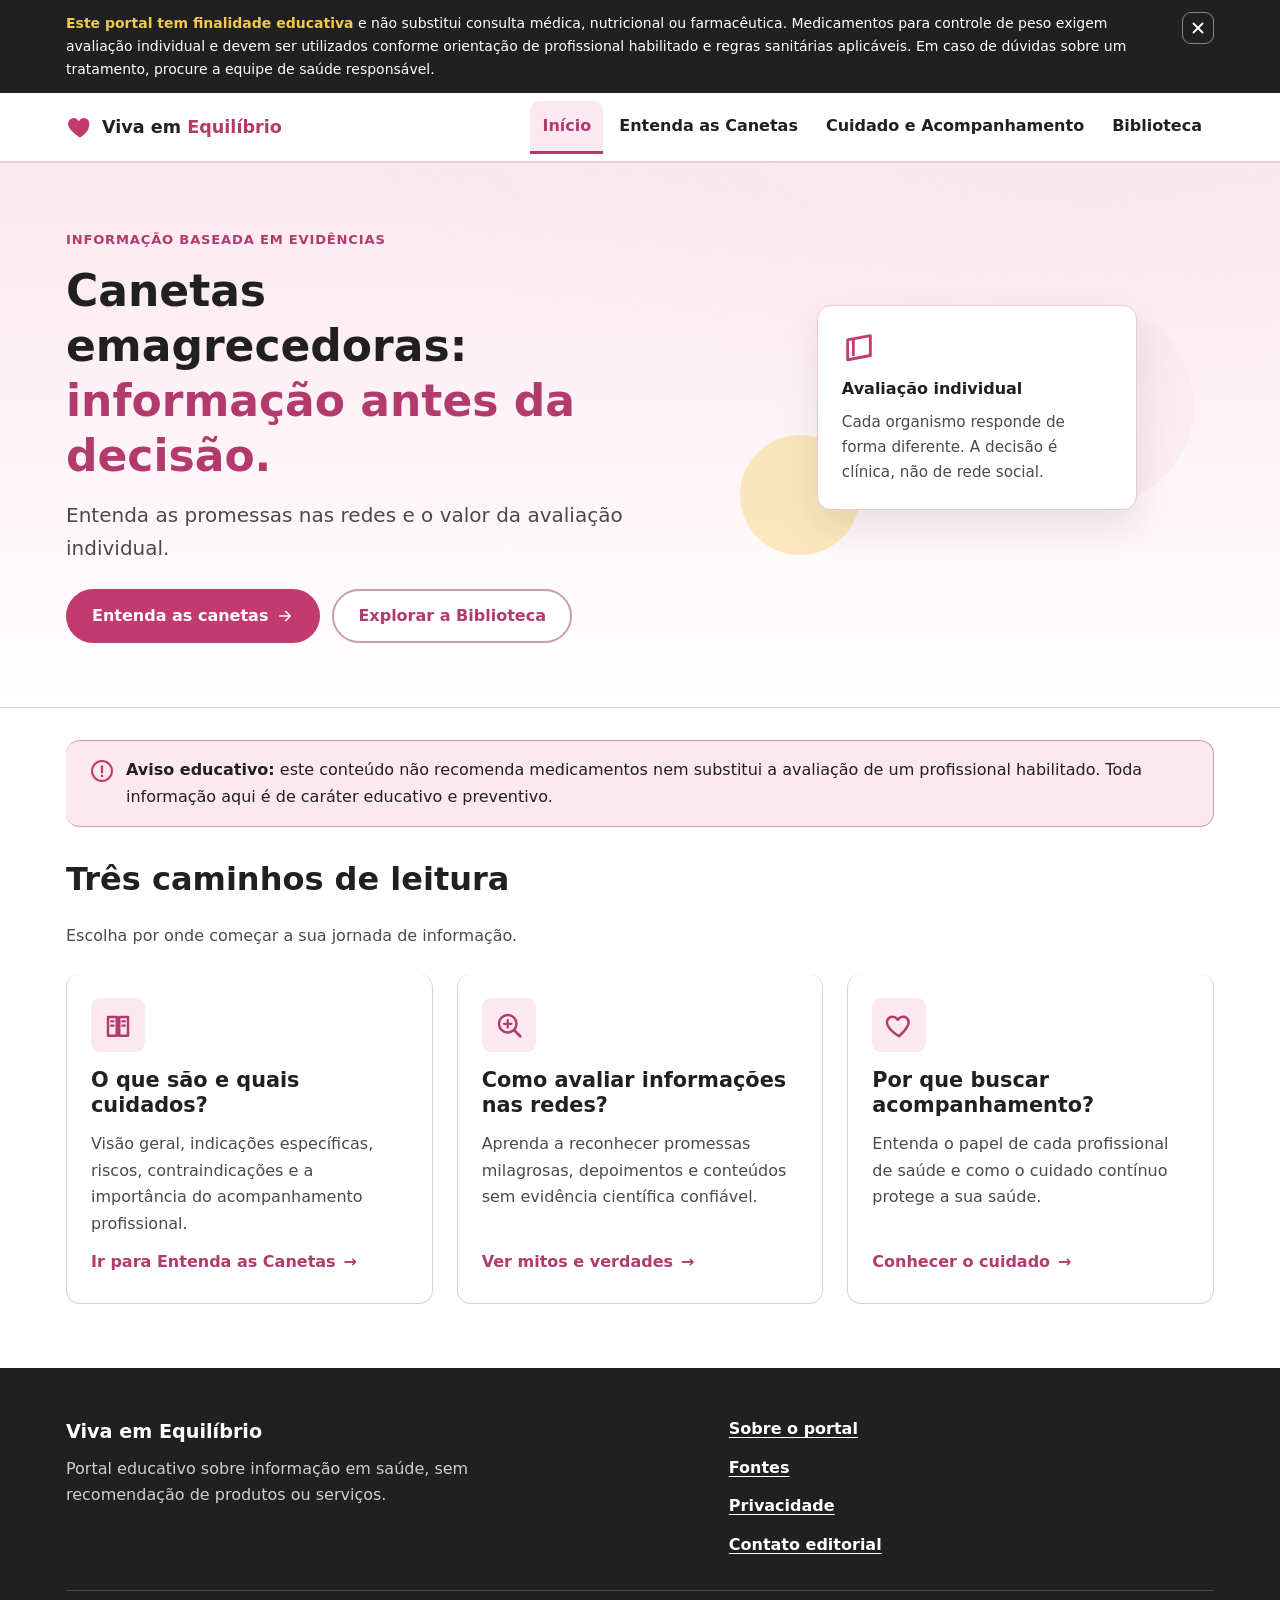
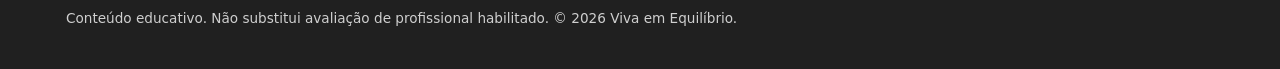
==== index.html @ 324e44ab "Portal educativo Viva em Equilibrio: estrutura inicial (HTML/CSS/JS)" ====
<!DOCTYPE html>
<html lang="pt-BR">
<head>
  <meta charset="UTF-8" />
  <meta name="viewport" content="width=device-width, initial-scale=1" />
  <meta name="description" content="Portal educativo Viva em Equilíbrio: informação baseada em evidências sobre canetas emagrecedoras, riscos, procedência, cuidado multiprofissional e fontes confiáveis." />
  <meta name="theme-color" content="#D94F83" />
  <meta name="color-scheme" content="light" />
  <title>Viva em Equilíbrio — Informação antes da decisão</title>
  <link rel="stylesheet" href="styles.css" />
</head>
<body>
  <a class="pular-link" href="#conteudo">Pular para o conteúdo principal</a>

  <!-- Aviso educativo obrigatório (fixo no topo, dispensável) -->
  <div class="aviso-topo" id="aviso-topo" role="region" aria-label="Aviso educativo obrigatório">
    <div class="container aviso-topo__interno">
      <p class="aviso-topo__texto">
        <strong>Este portal tem finalidade educativa</strong> e não substitui consulta médica,
        nutricional ou farmacêutica. Medicamentos para controle de peso exigem avaliação
        individual e devem ser utilizados conforme orientação de profissional habilitado e
        regras sanitárias aplicáveis. Em caso de dúvidas sobre um tratamento, procure a equipe
        de saúde responsável.
      </p>
      <button type="button" class="aviso-topo__fechar" id="fechar-aviso" aria-label="Ocultar aviso educativo">
        <svg width="18" height="18" viewBox="0 0 24 24" aria-hidden="true" focusable="false">
          <path d="M6 6l12 12M18 6L6 18" fill="none" stroke="currentColor" stroke-width="2.4" stroke-linecap="round" />
        </svg>
      </button>
    </div>
  </div>

  <header class="cabecalho" id="topo">
    <div class="container cabecalho__interno">
      <a class="marca" href="#inicio" data-tab-link="inicio">
        <span class="marca__simbolo" aria-hidden="true">
          <svg width="28" height="28" viewBox="0 0 24 24" focusable="false">
            <path d="M12 21s-7.5-4.7-9.6-9.1C.9 8.6 2.4 5 5.7 4.4c2-.4 3.9.6 4.9 2.3a.4.4 0 0 0 .7 0c1-1.7 2.9-2.7 4.9-2.3 3.3.6 4.8 4.2 3.3 7.5C19.5 16.3 12 21 12 21z" fill="currentColor" />
          </svg>
        </span>
        <span class="marca__texto">Viva em <span class="marca__destaque">Equilíbrio</span></span>
      </a>

      <button
        type="button"
        class="hamburguer"
        id="botao-menu"
        aria-expanded="false"
        aria-controls="menu-principal"
        aria-label="Abrir menu de navegação"
      >
        <span class="hamburguer__barra" aria-hidden="true"></span>
        <span class="hamburguer__barra" aria-hidden="true"></span>
        <span class="hamburguer__barra" aria-hidden="true"></span>
      </button>

      <nav class="navegacao" id="menu-principal" aria-label="Navegação principal">
        <ul class="navegacao__lista" role="tablist" aria-label="Seções do portal">
          <li role="presentation">
            <button type="button" class="aba" id="aba-inicio" role="tab"
              aria-selected="true" aria-controls="painel-inicio" tabindex="0">
              Início
            </button>
          </li>
          <li role="presentation">
            <button type="button" class="aba" id="aba-canetas" role="tab"
              aria-selected="false" aria-controls="painel-canetas" tabindex="-1">
              Entenda as Canetas
            </button>
          </li>
          <li role="presentation">
            <button type="button" class="aba" id="aba-cuidado" role="tab"
              aria-selected="false" aria-controls="painel-cuidado" tabindex="-1">
              Cuidado e Acompanhamento
            </button>
          </li>
          <li role="presentation">
            <button type="button" class="aba" id="aba-biblioteca" role="tab"
              aria-selected="false" aria-controls="painel-biblioteca" tabindex="-1">
              Biblioteca
            </button>
          </li>
        </ul>
      </nav>
    </div>
  </header>

  <main id="conteudo" tabindex="-1">

    <!-- ============================= ABA 1: INÍCIO ============================= -->
    <section class="painel" id="painel-inicio" role="tabpanel" aria-labelledby="aba-inicio" tabindex="0">

      <div class="hero">
        <div class="container hero__interno">
          <div class="hero__conteudo">
            <p class="hero__etiqueta">Informação baseada em evidências</p>
            <h1 class="hero__titulo">Canetas emagrecedoras: <span class="hero__titulo-destaque">informação antes da decisão.</span></h1>
            <p class="hero__subtitulo">
              Entenda as promessas nas redes e o valor da avaliação individual.
            </p>
            <div class="hero__acoes">
              <button type="button" class="botao botao--primario" data-tab-link="canetas">
                Entenda as canetas
                <svg width="18" height="18" viewBox="0 0 24 24" aria-hidden="true" focusable="false">
                  <path d="M5 12h14M13 6l6 6-6 6" fill="none" stroke="currentColor" stroke-width="2.2" stroke-linecap="round" stroke-linejoin="round" />
                </svg>
              </button>
              <button type="button" class="botao botao--secundario" data-tab-link="biblioteca">
                Explorar a Biblioteca
              </button>
            </div>
          </div>
          <div class="hero__arte" aria-hidden="true">
            <div class="hero__circulo hero__circulo--1"></div>
            <div class="hero__circulo hero__circulo--2"></div>
            <div class="hero__cartao">
              <span class="hero__cartao-icon">
                <svg width="34" height="34" viewBox="0 0 24 24" focusable="false">
                  <path d="M4 7l16-3v14l-16 3V7z" fill="none" stroke="currentColor" stroke-width="2" stroke-linejoin="round" />
                  <path d="M8 6.7v11.6" fill="none" stroke="currentColor" stroke-width="2" />
                </svg>
              </span>
              <p class="hero__cartao-titulo">Avaliação individual</p>
              <p class="hero__cartao-texto">Cada organismo responde de forma diferente. A decisão é clínica, não de rede social.</p>
            </div>
          </div>
        </div>
      </div>

      <div class="container">

        <!-- Aviso educativo em destaque -->
        <aside class="bloco-aviso" role="note" aria-label="Aviso educativo">
          <span class="bloco-aviso__icone" aria-hidden="true">
            <svg width="24" height="24" viewBox="0 0 24 24" focusable="false">
              <circle cx="12" cy="12" r="10" fill="none" stroke="currentColor" stroke-width="2" />
              <path d="M12 7.3v6.2" stroke="currentColor" stroke-width="2.2" stroke-linecap="round" />
              <circle cx="12" cy="17" r="1.3" fill="currentColor" />
            </svg>
          </span>
          <p class="bloco-aviso__texto">
            <strong>Aviso educativo:</strong> este conteúdo não recomenda medicamentos nem
            substitui a avaliação de um profissional habilitado. Toda informação aqui é de
            caráter educativo e preventivo.
          </p>
        </aside>

        <!-- Três caminhos de leitura -->
        <section class="secao" aria-labelledby="titulo-caminhos">
          <header class="secao__cabecalho">
            <h2 class="secao__titulo" id="titulo-caminhos">Três caminhos de leitura</h2>
            <p class="secao__descricao">Escolha por onde começar a sua jornada de informação.</p>
          </header>

          <div class="grade grade--tres">
            <article class="cartao cartao--caminho">
              <span class="cartao__icone" aria-hidden="true">
                <svg width="30" height="30" viewBox="0 0 24 24" focusable="false">
                  <path d="M4 5.5h7v15H4zM13 5.5h7v15h-7z" fill="none" stroke="currentColor" stroke-width="2" stroke-linejoin="round" />
                  <path d="M6.5 9h2M15.5 9h2M6.5 12.5h2M15.5 12.5h2" stroke="currentColor" stroke-width="1.8" stroke-linecap="round" />
                </svg>
              </span>
              <h3 class="cartao__titulo">O que são e quais cuidados?</h3>
              <p class="cartao__texto">Visão geral, indicações específicas, riscos, contraindicações e a importância do acompanhamento profissional.</p>
              <button type="button" class="link-acao" data-tab-link="canetas">
                Ir para Entenda as Canetas
                <span aria-hidden="true">→</span>
              </button>
            </article>

            <article class="cartao cartao--caminho">
              <span class="cartao__icone" aria-hidden="true">
                <svg width="30" height="30" viewBox="0 0 24 24" focusable="false">
                  <circle cx="11" cy="11" r="7" fill="none" stroke="currentColor" stroke-width="2" />
                  <path d="M16.5 16.5L21 21" stroke="currentColor" stroke-width="2.2" stroke-linecap="round" />
                  <path d="M8 11h6M11 8v6" stroke="currentColor" stroke-width="1.8" stroke-linecap="round" />
                </svg>
              </span>
              <h3 class="cartao__titulo">Como avaliar informações nas redes?</h3>
              <p class="cartao__texto">Aprenda a reconhecer promessas milagrosas, depoimentos e conteúdos sem evidência científica confiável.</p>
              <button type="button" class="link-acao" data-tab-link="canetas">
                Ver mitos e verdades
                <span aria-hidden="true">→</span>
              </button>
            </article>

            <article class="cartao cartao--caminho">
              <span class="cartao__icone" aria-hidden="true">
                <svg width="30" height="30" viewBox="0 0 24 24" focusable="false">
                  <path d="M12 21s-7-4.4-9-8.6C1.4 9.2 3 5.9 6.2 5.4c1.9-.3 3.7.7 4.6 2.2a.3.3 0 0 0 .5 0c.9-1.5 2.7-2.5 4.6-2.2 3.2.5 4.7 3.8 3.2 7C17 16.6 12 21 12 21z" fill="none" stroke="currentColor" stroke-width="2" stroke-linejoin="round" />
                </svg>
              </span>
              <h3 class="cartao__titulo">Por que buscar acompanhamento?</h3>
              <p class="cartao__texto">Entenda o papel de cada profissional de saúde e como o cuidado contínuo protege a sua saúde.</p>
              <button type="button" class="link-acao" data-tab-link="cuidado">
                Conhecer o cuidado
                <span aria-hidden="true">→</span>
              </button>
            </article>
          </div>
        </section>
      </div>
    </section>

    <!-- ======================= ABA 2: ENTENDA AS CANETAS ======================= -->
    <section class="painel" id="painel-canetas" role="tabpanel" aria-labelledby="aba-canetas" tabindex="0" hidden>
      <div class="container secao-pagina">

        <nav class="subnav" aria-label="Subáreas de Entenda as Canetas">
          <a href="#canetas-visao">Visão Geral</a>
          <a href="#canetas-riscos">Riscos e Cuidados</a>
          <a href="#canetas-procedencia">Procedência</a>
          <a href="#canetas-mitos">Mitos e Verdades</a>
          <a href="#canetas-quiz">Quiz Educativo</a>
        </nav>

        <header class="pagina__cabecalho">
          <p class="pagina__etiqueta">Tema central</p>
          <h1 class="pagina__titulo">Entenda as Canetas</h1>
          <p class="pagina__descricao">
            Informação educativa sobre medicamentos injetáveis usados no controle de peso —
            sem promessas e sem recomendar produtos.
          </p>
        </header>

        <aside class="bloco-aviso bloco-aviso--alerta" role="note">
          <span class="bloco-aviso__icone" aria-hidden="true">
            <svg width="24" height="24" viewBox="0 0 24 24" focusable="false">
              <path d="M12 3l9.5 17H2.5L12 3z" fill="none" stroke="currentColor" stroke-width="2" stroke-linejoin="round" />
              <path d="M12 9.5v4.5" stroke="currentColor" stroke-width="2.2" stroke-linecap="round" />
              <circle cx="12" cy="17.2" r="1.2" fill="currentColor" />
            </svg>
          </span>
          <p class="bloco-aviso__texto">
            <strong>Não inicie, interrompa ou altere tratamento por conta própria.</strong>
            Decisões sobre medicamentos devem ser tomadas com um profissional habilitado.
          </p>
        </aside>

        <!-- Visão Geral -->
        <section class="secao" id="canetas-visao" aria-labelledby="titulo-visao">
          <header class="secao__cabecalho">
            <h2 class="secao__titulo" id="titulo-visao">Visão geral</h2>
          </header>
          <div class="texto-longos">
            <p>
              As chamadas “canetas emagrecedoras” são formas de apresentação de medicamentos
              injetáveis que atuam em mecanismos ligados ao apetite e ao metabolismo. Elas não
              são produtos de uso geral nem itens de bem-estar: são medicamentos sujeitos a
              regras sanitárias e que exigem <strong>indicação específica</strong>.
            </p>
            <p>
              A indicação depende de uma <strong>avaliação individual</strong>. Fatores como
              histórico de saúde, outras condições clínicas, uso de outros medicamentos e
              objetivos do tratamento precisam ser analisados por um profissional habilitado.
              O que funciona para uma pessoa pode não ser adequado — nem seguro — para outra.
            </p>
            <div class="destaque-lista">
              <h3 class="destaque-lista__titulo">O que a avaliação individual considera</h3>
              <ul class="lista-marcada">
                <li>Histórico clínico e condições de saúde associadas.</li>
                <li>Uso de outros medicamentos e possíveis interações.</li>
                <li>Contraindicações e fatores de risco pessoais.</li>
                <li>Acompanhamento, exames e monitoramento ao longo do tempo.</li>
              </ul>
            </div>
          </div>
        </section>

        <!-- Riscos e Cuidados (acordeão) -->
        <section class="secao" id="canetas-riscos" aria-labelledby="titulo-riscos">
          <header class="secao__cabecalho">
            <h2 class="secao__titulo" id="titulo-riscos">Riscos e cuidados</h2>
            <p class="secao__descricao">Toque em cada item para expandir. Estas informações são educativas e não substituem a bula nem a orientação profissional.</p>
          </header>

          <div class="acordeao" data-acordeao>
            <div class="acordeao__item">
              <h3 class="acordeao__cabecalho">
                <button type="button" class="acordeao__gatilho" aria-expanded="false" aria-controls="risco-1" id="risco-1-gatilho">
                  <span>Efeitos adversos</span>
                  <span class="acordeao__seta" aria-hidden="true"></span>
                </button>
              </h3>
              <div class="acordeao__painel" id="risco-1" role="region" aria-labelledby="risco-1-gatilho" hidden>
                <p>
                  Como qualquer medicamento, podem ocorrer reações indesejadas. A intensidade e
                  o tipo variam de pessoa para pessoa. Somente um profissional pode avaliar se os
                  benefícios superam os riscos no seu caso e como monitorá-los. Não busque
                  orientação sobre reações em redes sociais: procure a equipe de saúde.
                </p>
              </div>
            </div>

            <div class="acordeao__item">
              <h3 class="acordeao__cabecalho">
                <button type="button" class="acordeao__gatilho" aria-expanded="false" aria-controls="risco-2" id="risco-2-gatilho">
                  <span>Contraindicações</span>
                  <span class="acordeao__seta" aria-hidden="true"></span>
                </button>
              </h3>
              <div class="acordeao__painel" id="risco-2" role="region" aria-labelledby="risco-2-gatilho" hidden>
                <p>
                  Existem situações em que o uso não é indicado. Essas condições precisam ser
                  identificadas por quem avalia e acompanha o tratamento. É por isso que o uso
                  sem indicação e sem acompanhamento é considerado inseguro.
                </p>
              </div>
            </div>

            <div class="acordeao__item">
              <h3 class="acordeao__cabecalho">
                <button type="button" class="acordeao__gatilho" aria-expanded="false" aria-controls="risco-3" id="risco-3-gatilho">
                  <span>Interações medicamentosas</span>
                  <span class="acordeao__seta" aria-hidden="true"></span>
                </button>
              </h3>
              <div class="acordeao__painel" id="risco-3" role="region" aria-labelledby="risco-3-gatilho" hidden>
                <p>
                  Outros medicamentos em uso podem interferir no efeito e na segurança do
                  tratamento. Sempre informe à equipe de saúde tudo o que você utiliza, incluindo
                  suplementos e produtos de origem natural.
                </p>
              </div>
            </div>

            <div class="acordeao__item">
              <h3 class="acordeao__cabecalho">
                <button type="button" class="acordeao__gatilho" aria-expanded="false" aria-controls="risco-4" id="risco-4-gatilho">
                  <span>Importância do acompanhamento</span>
                  <span class="acordeao__seta" aria-hidden="true"></span>
                </button>
              </h3>
              <div class="acordeao__painel" id="risco-4" role="region" aria-labelledby="risco-4-gatilho" hidden>
                <p>
                  O acompanhamento permite ajustes, monitoramento de efeitos e detecção precoce
                  de problemas. Tratamento sério é tratamento acompanhado.
                </p>
              </div>
            </div>
          </div>

          <p class="aviso-inline">
            <strong>Lembrete:</strong> não inicie, interrompa ou altere tratamento por conta própria.
          </p>
        </section>

        <!-- Procedência e Autenticidade -->
        <section class="secao secao--destaque" id="canetas-procedencia" aria-labelledby="titulo-procedencia">
          <header class="secao__cabecalho">
            <h2 class="secao__titulo" id="titulo-procedencia">Original, falsificada ou irregular: como verificar?</h2>
            <p class="secao__descricao">Aparência e QR code, isoladamente, não garantem autenticidade.</p>
          </header>

          <div class="grade grade--dois">
            <div class="cartao cartao--verificacao">
              <h3 class="cartao__titulo">Checklist de verificação</h3>
              <ul class="lista-marcada lista-marcada--numerada">
                <li><strong>Estabelecimento e nota fiscal:</strong> compra em local licenciado, com documentação.</li>
                <li><strong>Registro na Anvisa:</strong> confira o registro do produto nos canais oficiais.</li>
                <li><strong>Lote e lacres:</strong> verifique integridade da embalagem, lote e validade.</li>
                <li><strong>Alertas oficiais:</strong> acompanhe comunicados e alertas sanitários publicados.</li>
              </ul>
            </div>
            <div class="cartao cartao--atencao">
              <h3 class="cartao__titulo">Atenção</h3>
              <p class="cartao__texto">
                Um QR code pode ser copiado e reaproveitado. Imagens bonitas, embalagens
                impecáveis e “aparência de original” <strong>não garantem autenticidade</strong>.
              </p>
              <p class="cartao__texto">
                Este portal é educativo e <strong>não autentica produtos por foto</strong>. Para
                confirmar procedência, consulte os canais oficiais citados na
                <button type="button" class="link-acao link-acao--inline" data-tab-link="biblioteca">Biblioteca</button>.
              </p>
            </div>
          </div>
        </section>

        <!-- Mitos e Verdades -->
        <section class="secao" id="canetas-mitos" aria-labelledby="titulo-mitos">
          <header class="secao__cabecalho">
            <h2 class="secao__titulo" id="titulo-mitos">Mitos e verdades</h2>
            <p class="secao__descricao">Perguntas frequentes com respostas diretas.</p>
          </header>

          <div class="acordeao" data-acordeao>
            <div class="acordeao__item">
              <h3 class="acordeao__cabecalho">
                <button type="button" class="acordeao__gatilho" aria-expanded="false" aria-controls="mito-1" id="mito-1-gatilho">
                  <span>Depoimento comprova segurança?</span>
                  <span class="acordeao__seta" aria-hidden="true"></span>
                </button>
              </h3>
              <div class="acordeao__painel" id="mito-1" role="region" aria-labelledby="mito-1-gatilho" hidden>
                <p><strong>Não.</strong> Um relato pessoal é uma experiência individual e não
                  substitui evidências científicas. Depoimentos não comprovam segurança nem eficácia.</p>
              </div>
            </div>

            <div class="acordeao__item">
              <h3 class="acordeao__cabecalho">
                <button type="button" class="acordeao__gatilho" aria-expanded="false" aria-controls="mito-2" id="mito-2-gatilho">
                  <span>Serve para qualquer pessoa?</span>
                  <span class="acordeao__seta" aria-hidden="true"></span>
                </button>
              </h3>
              <div class="acordeao__painel" id="mito-2" role="region" aria-labelledby="mito-2-gatilho" hidden>
                <p><strong>Não.</strong> A indicação é individual. O que é adequado para uma pessoa
                  pode não ser para outra, por isso a avaliação profissional é indispensável.</p>
              </div>
            </div>

            <div class="acordeao__item">
              <h3 class="acordeao__cabecalho">
                <button type="button" class="acordeao__gatilho" aria-expanded="false" aria-controls="mito-3" id="mito-3-gatilho">
                  <span>Todo medicamento é ruim?</span>
                  <span class="acordeao__seta" aria-hidden="true"></span>
                </button>
              </h3>
              <div class="acordeao__painel" id="mito-3" role="region" aria-labelledby="mito-3-gatilho" hidden>
                <p><strong>Não.</strong> Medicamentos podem ter indicação adequada quando usados
                  com avaliação, prescrição e acompanhamento. O problema não é o medicamento em
                  si, mas o uso sem critério.</p>
              </div>
            </div>

            <div class="acordeao__item">
              <h3 class="acordeao__cabecalho">
                <button type="button" class="acordeao__gatilho" aria-expanded="false" aria-controls="mito-4" id="mito-4-gatilho">
                  <span>Quanto mais rápido o resultado, melhor?</span>
                  <span class="acordeao__seta" aria-hidden="true"></span>
                </button>
              </h3>
              <div class="acordeao__painel" id="mito-4" role="region" aria-labelledby="mito-4-gatilho" hidden>
                <p><strong>Não necessariamente.</strong> Promessas de resultados rápidos e garantidos
                  são um sinal de alerta. Saúde não funciona com atalhos milagrosos nem com
                  garantias de resultado.</p>
              </div>
            </div>
          </div>
        </section>

        <!-- Quiz Educativo -->
        <section class="secao secao--quiz" id="canetas-quiz" aria-labelledby="titulo-quiz">
          <header class="secao__cabecalho">
            <h2 class="secao__titulo" id="titulo-quiz">Quiz educativo</h2>
            <p class="secao__descricao">Teste o que você aprendeu. As respostas trazem uma explicação imediata.</p>
          </header>

          <div class="quiz" id="quiz" data-quiz>
            <p class="quiz__progresso" id="quiz-progresso" aria-live="polite">Pergunta 1</p>
            <div id="quiz-conteudo"></div>
            <div class="quiz__rodape">
              <button type="button" class="botao botao--secundario" id="quiz-reiniciar" hidden>Refazer o quiz</button>
            </div>
          </div>
        </section>

      </div>
    </section>

    <!-- ================== ABA 3: CUIDADO E ACOMPANHAMENTO ================== -->
    <section class="painel" id="painel-cuidado" role="tabpanel" aria-labelledby="aba-cuidado" tabindex="0" hidden>
      <div class="container secao-pagina">

        <header class="pagina__cabecalho">
          <p class="pagina__etiqueta">Cuidado contínuo</p>
          <h1 class="pagina__titulo">Cuidado e Acompanhamento</h1>
          <p class="pagina__descricao">
            Saúde se constrói com uma equipe — cada profissional tem um papel específico e
            complementar no seu cuidado.
          </p>
        </header>

        <aside class="bloco-aviso" role="note">
          <span class="bloco-aviso__icone" aria-hidden="true">
            <svg width="24" height="24" viewBox="0 0 24 24" focusable="false">
              <circle cx="12" cy="12" r="10" fill="none" stroke="currentColor" stroke-width="2" />
              <path d="M12 7.3v6.2" stroke="currentColor" stroke-width="2.2" stroke-linecap="round" />
              <circle cx="12" cy="17" r="1.3" fill="currentColor" />
            </svg>
          </span>
          <p class="bloco-aviso__texto">
            <strong>Aviso educativo:</strong> este portal não realiza diagnóstico, prescrição
            nem indicação de tratamento. Procure sempre profissionais habilitados.
          </p>
        </aside>

        <!-- Papéis dos profissionais -->
        <section class="secao" aria-labelledby="titulo-profissionais">
          <header class="secao__cabecalho">
            <h2 class="secao__titulo" id="titulo-profissionais">Quem faz o quê</h2>
            <p class="secao__descricao">Profissionais habilitados e suas atribuições no cuidado.</p>
          </header>

          <div class="grade grade--quatro">
            <article class="cartao cartao--profissional">
              <span class="cartao__icone cartao__icone--medico" aria-hidden="true">
                <svg width="28" height="28" viewBox="0 0 24 24" focusable="false">
                  <path d="M12 12a4 4 0 1 0 0-8 4 4 0 0 0 0 8z" fill="none" stroke="currentColor" stroke-width="2" />
                  <path d="M5 21c0-3.5 3.1-6 7-6s7 2.5 7 6" fill="none" stroke="currentColor" stroke-width="2" stroke-linecap="round" />
                </svg>
              </span>
              <h3 class="cartao__titulo">Médico(a)</h3>
              <p class="cartao__texto">Avaliação clínica, indicação, prescrição e condução do tratamento.</p>
            </article>

            <article class="cartao cartao--profissional">
              <span class="cartao__icone cartao__icone--nutri" aria-hidden="true">
                <svg width="28" height="28" viewBox="0 0 24 24" focusable="false">
                  <path d="M12 21V9" stroke="currentColor" stroke-width="2" stroke-linecap="round" />
                  <path d="M12 9c0-3 2-5 6-5 0 3-2 5-6 5zM12 13c0-3-2-5-6-5 0 3 2 5 6 5z" fill="none" stroke="currentColor" stroke-width="2" stroke-linejoin="round" />
                </svg>
              </span>
              <h3 class="cartao__titulo">Nutricionista</h3>
              <p class="cartao__texto">Orientação alimentar e acompanhamento nutricional individualizado.</p>
            </article>

            <article class="cartao cartao--profissional">
              <span class="cartao__icone cartao__icone--farma" aria-hidden="true">
                <svg width="28" height="28" viewBox="0 0 24 24" focusable="false">
                  <rect x="4" y="7" width="16" height="13" rx="2" fill="none" stroke="currentColor" stroke-width="2" />
                  <path d="M9 7V5a3 3 0 0 1 6 0v2M12 11v5M9.5 13.5h5" stroke="currentColor" stroke-width="2" stroke-linecap="round" />
                </svg>
              </span>
              <h3 class="cartao__titulo">Farmacêutico(a)</h3>
              <p class="cartao__texto">Dúvidas sobre medicamentos, uso correto, armazenamento e procedência.</p>
            </article>

            <article class="cartao cartao--profissional">
              <span class="cartao__icone cartao__icone--edfisica" aria-hidden="true">
                <svg width="28" height="28" viewBox="0 0 24 24" focusable="false">
                  <path d="M6.5 9v6M3.5 10.5v3M17.5 9v6M20.5 10.5v3M6.5 12h11" stroke="currentColor" stroke-width="2" stroke-linecap="round" />
                </svg>
              </span>
              <h3 class="cartao__titulo">Educação Física</h3>
              <p class="cartao__texto">Movimento e treino conforme habilitação e condição individual.</p>
            </article>
          </div>
        </section>

        <!-- Alimentação e movimento -->
        <section class="secao" aria-labelledby="titulo-alimentacao">
          <header class="secao__cabecalho">
            <h2 class="secao__titulo" id="titulo-alimentacao">Alimentação e movimento</h2>
            <p class="secao__descricao">Hábitos e atividade orientada como apoio ao cuidado — sem promessas clínicas.</p>
          </header>

          <div class="grade grade--dois">
            <article class="cartao cartao--suave">
              <h3 class="cartao__titulo">Alimentação</h3>
              <p class="cartao__texto">
                Uma alimentação equilibrada é construída com orientação profissional e respeita
                a sua rotina, cultura e realidade. Este portal <strong>não oferece cardápios
                prontos</strong> nem dietas milagrosas.
              </p>
              <ul class="lista-checada">
                <li>Orientação individualizada com nutricionista.</li>
                <li>Hábitos sustentáveis em vez de soluções extremas.</li>
                <li>Sem promessas de resultado clínico.</li>
              </ul>
            </article>

            <article class="cartao cartao--suave">
              <h3 class="cartao__titulo">Movimento</h3>
              <p class="cartao__texto">
                A prática de atividade física orientada contribui para a saúde quando respeita os
                limites e a condição de cada pessoa. Intensidade e modalidade devem ser definidas
                por profissional habilitado.
              </p>
              <ul class="lista-checada">
                <li>Treino conforme habilitação profissional.</li>
                <li>Progressão cautelosa e individual.</li>
                <li>Consistência importa mais que intensidade.</li>
              </ul>
            </article>
          </div>
        </section>

        <!-- Perguntas para consulta -->
        <section class="secao secao--destaque" aria-labelledby="titulo-perguntas">
          <header class="secao__cabecalho">
            <h2 class="secao__titulo" id="titulo-perguntas">Perguntas para levar à consulta</h2>
            <p class="secao__descricao">Anote e converse com a equipe de saúde responsável.</p>
          </header>

          <ul class="lista-perguntas">
            <li>Qual é a indicação no meu caso?</li>
            <li>Quais riscos eu devo conhecer?</li>
            <li>Existem contraindicações para mim?</li>
            <li>Como será o acompanhamento e a frequência das avaliações?</li>
            <li>Que sinais ou sintomas exigem contato imediato com a equipe?</li>
            <li>Preciso ajustar algo na alimentação ou na rotina de atividade física?</li>
          </ul>
        </section>

        <!-- Formulário de opinião (estático) -->
        <section class="secao" aria-labelledby="titulo-opiniao">
          <header class="secao__cabecalho">
            <h2 class="secao__titulo" id="titulo-opiniao">Deixe sua opinião</h2>
            <p class="secao__descricao">
              Este é um formulário educativo estático. Ele não envia nem armazena dados e
              <strong>não deve conter informações clínicas ou pessoais sensíveis</strong>.
            </p>
          </header>

          <form class="formulario" id="formulario-opiniao" novalidate>
            <div class="campo">
              <label for="op-tipo">Tipo de mensagem</label>
              <select id="op-tipo" name="tipo" required>
                <option value="" selected disabled>Selecione uma opção</option>
                <option value="sugestao">Sugestão de conteúdo</option>
                <option value="duvida">Dúvida sobre navegação</option>
                <option value="acessibilidade">Relato de acessibilidade</option>
                <option value="outro">Outro assunto não clínico</option>
              </select>
            </div>

            <div class="campo">
              <label for="op-mensagem">Mensagem <span class="campo__obrigatorio" aria-hidden="true">*</span></label>
              <textarea id="op-mensagem" name="mensagem" rows="5" required
                aria-describedby="ajuda-mensagem"
                placeholder="Escreva sua sugestão. Não inclua dados pessoais nem informações de saúde."></textarea>
              <p class="campo__ajuda" id="ajuda-mensagem">
                Máximo de 500 caracteres. Não compartilhe dados clínicos, exames ou receitas.
              </p>
            </div>

            <div class="campo campo--check">
              <input type="checkbox" id="op-consentimento" name="consentimento" required />
              <label for="op-consentimento">
                Entendo que este formulário é estático, educativo e não representa canal de
                atendimento ou denúncia sanitária.
                <span class="campo__obrigatorio" aria-hidden="true">*</span>
              </label>
            </div>

            <button type="submit" class="botao botao--primario">Registrar feedback</button>

            <p class="formulario__retorno" id="formulario-retorno" role="status" aria-live="polite" hidden></p>
          </form>
        </section>

      </div>
    </section>

    <!-- ========================== ABA 4: BIBLIOTECA ========================== -->
    <section class="painel" id="painel-biblioteca" role="tabpanel" aria-labelledby="aba-biblioteca" tabindex="0" hidden>
      <div class="container secao-pagina">

        <header class="pagina__cabecalho">
          <p class="pagina__etiqueta">Acervo curado</p>
          <h1 class="pagina__titulo">Biblioteca</h1>
          <p class="pagina__descricao">
            Fontes confiáveis, vídeos informativos e modelos de notícias e alertas.
            Todo o conteúdo passa por curadoria humana.
          </p>
        </header>

        <div class="filtros" role="group" aria-label="Filtrar conteúdo da biblioteca">
          <button type="button" class="filtro is-ativo" data-filtro="fontes" aria-pressed="true">Fontes confiáveis</button>
          <button type="button" class="filtro" data-filtro="videos" aria-pressed="false">Vídeos informativos</button>
          <button type="button" class="filtro" data-filtro="noticias" aria-pressed="false">Notícias e alertas</button>
        </div>

        <p class="filtros__status" id="filtros-status" role="status" aria-live="polite">Exibindo: Fontes confiáveis</p>

        <!-- Filtro 1: Fontes confiáveis -->
        <div class="grupo-filtro" id="grupo-fontes" data-grupo="fontes">
          <p class="grupo-filtro__nota">
            Os links apontam para canais oficiais, apenas para fins informativos. A citação
            <strong>não sugere parceria, endosso ou vínculo</strong> com as instituições.
          </p>
          <div class="grade grade--tres">
            <article class="cartao cartao--fonte">
              <h3 class="cartao__titulo">Ministério da Saúde / Saúde com Ciência</h3>
              <p class="cartao__texto">Informação oficial em saúde, campanhas e conteúdos de ciência para o público geral.</p>
              <a class="link-externo" href="https://www.gov.br/saude" target="_blank" rel="noopener noreferrer">
                gov.br/saude
                <span class="link-externo__icone" aria-hidden="true">↗</span>
                <span class="visualmente-oculto">(abre em nova aba)</span>
              </a>
            </article>

            <article class="cartao cartao--fonte">
              <h3 class="cartao__titulo">Anvisa</h3>
              <p class="cartao__texto">Regulação sanitária, registro de produtos, alertas e orientações oficiais.</p>
              <a class="link-externo" href="https://www.gov.br/anvisa" target="_blank" rel="noopener noreferrer">
                gov.br/anvisa
                <span class="link-externo__icone" aria-hidden="true">↗</span>
                <span class="visualmente-oculto">(abre em nova aba)</span>
              </a>
            </article>

            <article class="cartao cartao--fonte">
              <h3 class="cartao__titulo">CFN</h3>
              <p class="cartao__texto">Conselho Federal de Nutricionistas: orientações e informações sobre a profissão.</p>
              <a class="link-externo" href="https://www.cfn.org.br" target="_blank" rel="noopener noreferrer">
                cfn.org.br
                <span class="link-externo__icone" aria-hidden="true">↗</span>
                <span class="visualmente-oculto">(abre em nova aba)</span>
              </a>
            </article>

            <article class="cartao cartao--fonte">
              <h3 class="cartao__titulo">CRN-7</h3>
              <p class="cartao__texto">Conselho Regional de Nutricionistas da 7ª Região: informações regionais e fiscalização.</p>
              <a class="link-externo" href="https://www.crn7.org.br" target="_blank" rel="noopener noreferrer">
                crn7.org.br
                <span class="link-externo__icone" aria-hidden="true">↗</span>
                <span class="visualmente-oculto">(abre em nova aba)</span>
              </a>
            </article>

            <article class="cartao cartao--fonte">
              <h3 class="cartao__titulo">SciELO</h3>
              <p class="cartao__texto">Biblioteca científica de acesso aberto com artigos revisados por pares.</p>
              <a class="link-externo" href="https://www.scielo.br" target="_blank" rel="noopener noreferrer">
                scielo.br
                <span class="link-externo__icone" aria-hidden="true">↗</span>
                <span class="visualmente-oculto">(abre em nova aba)</span>
              </a>
            </article>

            <article class="cartao cartao--fonte">
              <h3 class="cartao__titulo">PubMed</h3>
              <p class="cartao__texto">Base internacional de literatura científica em saúde e áreas biomédicas.</p>
              <a class="link-externo" href="https://pubmed.ncbi.nlm.nih.gov" target="_blank" rel="noopener noreferrer">
                pubmed.ncbi.nlm.nih.gov
                <span class="link-externo__icone" aria-hidden="true">↗</span>
                <span class="visualmente-oculto">(abre em nova aba)</span>
              </a>
            </article>
          </div>
        </div>

        <!-- Filtro 2: Vídeos informativos -->
        <div class="grupo-filtro" id="grupo-videos" data-grupo="videos" hidden>
          <p class="grupo-filtro__nota">
            <strong>Conteúdos previstos, ainda não publicados em massa.</strong> Os cartões
            descrevem pautas planejadas de vídeo sob demanda. Não há autoplay nem incorporação
            automática.
          </p>
          <div class="grade grade--tres">
            <article class="cartao cartao--video">
              <div class="cartao__midia" role="img" aria-label="Espaço reservado para vídeo: O que são canetas emagrecedoras">
                <span class="cartao__play" aria-hidden="true">
                  <svg width="34" height="34" viewBox="0 0 24 24" focusable="false">
                    <path d="M8 5.5v13l11-6.5-11-6.5z" fill="currentColor" />
                  </svg>
                </span>
                <span class="cartao__midia-selo">Vídeo sob demanda</span>
              </div>
              <h3 class="cartao__titulo">O que são essas canetas?</h3>
              <p class="cartao__texto">Pauta prevista: introdução educativa ao tema, sem recomendação de produtos.</p>
              <p class="cartao__meta">Duração estimada: até 5 min</p>
            </article>

            <article class="cartao cartao--video">
              <div class="cartao__midia" role="img" aria-label="Espaço reservado para vídeo: Como checar uma informação de saúde">
                <span class="cartao__play" aria-hidden="true">
                  <svg width="34" height="34" viewBox="0 0 24 24" focusable="false">
                    <path d="M8 5.5v13l11-6.5-11-6.5z" fill="currentColor" />
                  </svg>
                </span>
                <span class="cartao__midia-selo">Vídeo sob demanda</span>
              </div>
              <h3 class="cartao__titulo">Como checar uma informação de saúde</h3>
              <p class="cartao__texto">Pauta prevista: sinais de alerta em conteúdos de redes sociais e onde verificar.</p>
              <p class="cartao__meta">Duração estimada: até 6 min</p>
            </article>

            <article class="cartao cartao--video">
              <div class="cartao__midia" role="img" aria-label="Espaço reservado para vídeo: Procedência e registro sanitário">
                <span class="cartao__play" aria-hidden="true">
                  <svg width="34" height="34" viewBox="0 0 24 24" focusable="false">
                    <path d="M8 5.5v13l11-6.5-11-6.5z" fill="currentColor" />
                  </svg>
                </span>
                <span class="cartao__midia-selo">Vídeo sob demanda</span>
              </div>
              <h3 class="cartao__titulo">Procedência e registro sanitário</h3>
              <p class="cartao__texto">Pauta prevista: como consultar registro e acompanhar alertas oficiais.</p>
              <p class="cartao__meta">Duração estimada: até 5 min</p>
            </article>
          </div>
        </div>

        <!-- Filtro 3: Notícias e alertas -->
        <div class="grupo-filtro" id="grupo-noticias" data-grupo="noticias" hidden>
          <p class="grupo-filtro__nota">
            <strong>Modelos de estrutura editorial.</strong> Os itens abaixo demonstram como
            notícias, alertas sanitários e informações científicas serão apresentados, sempre com
            curadoria humana e data em destaque. Não são notícias reais publicadas.
          </p>
          <div class="grade grade--tres">
            <article class="cartao cartao--noticia">
              <p class="noticia__tag">Modelo · Notícia</p>
              <h3 class="cartao__titulo">Título da notícia em linguagem simples</h3>
              <p class="cartao__texto">Resumo curto e objetivo do fato, com fonte oficial indicada e sem sensacionalismo.</p>
              <p class="noticia__data">Publicação: <time datetime="2026-01-01">exemplo de data</time></p>
            </article>

            <article class="cartao cartao--noticia cartao--noticia-alerta">
              <p class="noticia__tag noticia__tag--alerta">
                <span class="icone-alerta" aria-hidden="true">!</span> Modelo · Alerta
              </p>
              <h3 class="cartao__titulo">Título do alerta sanitário</h3>
              <p class="cartao__texto">Descrição do alerta, órgão emissor e orientação de como agir, com link para a fonte.</p>
              <p class="noticia__data">Emissão: <time datetime="2026-01-01">exemplo de data</time></p>
            </article>

            <article class="cartao cartao--noticia">
              <p class="noticia__tag">Modelo · Ciência</p>
              <h3 class="cartao__titulo">Título de informação científica</h3>
              <p class="cartao__texto">Síntese de um estudo ou tema científico, com contexto e limites da evidência.</p>
              <p class="noticia__data">Atualização: <time datetime="2026-01-01">exemplo de data</time></p>
            </article>
          </div>
        </div>

      </div>
    </section>

  </main>

  <!-- ================================ RODAPÉ ================================ -->
  <footer class="rodape">
    <div class="container rodape__interno">
      <div class="rodape__marca">
        <p class="rodape__titulo">Viva em Equilíbrio</p>
        <p class="rodape__descricao">Portal educativo sobre informação em saúde, sem recomendação de produtos ou serviços.</p>
      </div>

      <nav class="rodape__nav" aria-label="Links do rodapé">
        <ul class="rodape__lista">
          <li><a href="#sobre" data-modal="sobre">Sobre o portal</a></li>
          <li><a href="#fontes-modal" data-modal="fontes">Fontes</a></li>
          <li><a href="#privacidade" data-modal="privacidade">Privacidade</a></li>
          <li><a href="#contato" data-modal="contato">Contato editorial</a></li>
        </ul>
      </nav>
    </div>

    <div class="container">
      <p class="rodape__legal">
        Conteúdo educativo. Não substitui avaliação de profissional habilitado. ©
        <span id="ano-atual">2026</span> Viva em Equilíbrio.
      </p>
    </div>
  </footer>

  <!-- ============================ DIÁLOGO RODAPÉ ============================ -->
  <dialog class="dialogo" id="dialogo-rodape" aria-labelledby="dialogo-titulo">
    <div class="dialogo__cabecalho">
      <h2 class="dialogo__titulo" id="dialogo-titulo">Título</h2>
      <button type="button" class="dialogo__fechar" id="dialogo-fechar" aria-label="Fechar diálogo">
        <svg width="20" height="20" viewBox="0 0 24 24" aria-hidden="true" focusable="false">
          <path d="M6 6l12 12M18 6L6 18" fill="none" stroke="currentColor" stroke-width="2.4" stroke-linecap="round" />
        </svg>
      </button>
    </div>
    <div class="dialogo__corpo" id="dialogo-corpo"></div>
  </dialog>

  <script src="script.js"></script>
</body>
</html>
---- styles.css ----
/* ==========================================================================
   Viva em Equilíbrio — styles.css
   Portal educativo. CSS3 com variáveis customizadas.
   Acessibilidade: WCAG 2.2 Nível AA. Responsivo de 320px a 1440px+.
   ========================================================================== */

/* ------------------------------------------------------------------ */
/* 1. Tokens / Identidade visual                                       */
/* ------------------------------------------------------------------ */
:root {
  /* Paleta oficial (identidade obrigatória) */
  --cor-rosa: #D94F83;          /* identidade, botões e detalhes */
  --cor-rosa-claro: #FCE8EF;    /* fundos suaves de cartões */
  --cor-branco: #FFFFFF;        /* áreas de leitura */
  --cor-texto: #202020;         /* preto / cinza escuro */
  --cor-alerta: #C93636;        /* destaques de alerta */
  --cor-destaque: #F2C94C;      /* destaques secundários */

  /* Variações derivadas para garantir contraste AA quando a cor é usada
     como fundo atrás de texto pequeno (a rosa oficial, em 4.5:1, não é
     alcançável com texto branco nem preto — logo, usos textuais recorrem
     a estas variações acessíveis). */
  --rosa-texto: #B23A6D;        /* rosa escuro: texto/links sobre branco (5.6:1) */
  --rosa-botao: #C33A6E;        /* fundo de botão com texto branco (5.1:1) */
  --rosa-botao-escuro: #A32F5C; /* estado hover/active */

  /* Neutros de apoio */
  --cor-fundo: #FFF9FB;
  --cor-borda: #E7C9D6;
  --cor-borda-forte: #C99BB2;
  --cor-texto-suave: #4A4A4A;
  --cor-sombra: rgba(32, 32, 32, .10);
  --cor-sombra-forte: rgba(32, 32, 32, .18);
  --cor-foco: #1B4FD8;          /* anel de foco visível de alto contraste */

  /* Tipografia */
  --fonte-base: "Segoe UI", system-ui, -apple-system, "Helvetica Neue", Arial, sans-serif;
  --linha-base: 1.65;

  /* Espaçamentos */
  --esp-1: .25rem;
  --esp-2: .5rem;
  --esp-3: .75rem;
  --esp-4: 1rem;
  --esp-5: 1.5rem;
  --esp-6: 2rem;
  --esp-7: 3rem;
  --esp-8: 4rem;

  /* Formas e layout */
  --raio: 14px;
  --raio-pequeno: 9px;
  --raio-pilula: 999px;
  --largura-max: 1180px;
  --altura-topo: 68px;

  --transicao: 160ms ease;
}

/* ------------------------------------------------------------------ */
/* 2. Reset e base                                                     */
/* ------------------------------------------------------------------ */
*,
*::before,
*::after { box-sizing: border-box; }

html {
  -webkit-text-size-adjust: 100%;
  scroll-behavior: smooth;
}

body {
  margin: 0;
  font-family: var(--fonte-base);
  line-height: var(--linha-base);
  color: var(--cor-texto);
  background: var(--cor-branco);
  font-size: 1rem;
  overflow-x: hidden; /* garante ausência de rolagem horizontal */
}

img, svg, video { max-width: 100%; height: auto; display: block; }

h1, h2, h3, h4 { line-height: 1.25; color: var(--cor-texto); margin: 0 0 var(--esp-3); }
h1 { font-size: clamp(1.75rem, 1.2rem + 2.6vw, 2.75rem); }
h2 { font-size: clamp(1.4rem, 1.1rem + 1.4vw, 2rem); }
h3 { font-size: clamp(1.1rem, 1rem + .5vw, 1.3rem); }
p { margin: 0 0 var(--esp-4); }

a { color: var(--rosa-texto); text-underline-offset: 3px; }
a:hover { color: var(--rosa-botao-escuro); }

ul, ol { margin: 0 0 var(--esp-4); padding-left: 1.25rem; }

/* Foco visível consistente em toda a interface */
:focus-visible {
  outline: 3px solid var(--cor-foco);
  outline-offset: 2px;
  border-radius: 4px;
}
/* Fallback para navegadores sem :focus-visible */
:focus { outline-color: var(--cor-foco); }

/* Utilitários */
.container {
  width: 100%;
  max-width: var(--largura-max);
  margin-inline: auto;
  padding-inline: var(--esp-4);
}

.visualmente-oculto {
  position: absolute !important;
  width: 1px; height: 1px;
  margin: -1px; padding: 0;
  overflow: hidden; clip: rect(0 0 0 0);
  white-space: nowrap; border: 0;
}

.pular-link {
  position: absolute;
  left: var(--esp-4);
  top: -100px;
  z-index: 2000;
  background: var(--cor-texto);
  color: var(--cor-branco);
  padding: var(--esp-3) var(--esp-4);
  border-radius: 0 0 var(--raio-pequeno) var(--raio-pequeno);
  font-weight: 700;
  transition: top var(--transicao);
}
.pular-link:focus { top: 0; color: var(--cor-branco); }

/* ------------------------------------------------------------------ */
/* 3. Aviso educativo fixo no topo                                     */
/* ------------------------------------------------------------------ */
.aviso-topo {
  background: var(--cor-texto);
  color: var(--cor-branco);
  font-size: .875rem;
}
.aviso-topo__interno {
  display: flex;
  align-items: flex-start;
  gap: var(--esp-3);
  padding-top: var(--esp-3);
  padding-bottom: var(--esp-3);
}
.aviso-topo__texto { margin: 0; flex: 1; }
.aviso-topo strong { color: var(--cor-destaque); }

.aviso-topo__fechar {
  flex-shrink: 0;
  display: inline-flex;
  align-items: center;
  justify-content: center;
  width: 32px; height: 32px;
  border: 1px solid rgba(255, 255, 255, .45);
  border-radius: var(--raio-pequeno);
  background: transparent;
  color: var(--cor-branco);
  cursor: pointer;
}
.aviso-topo__fechar:hover { background: rgba(255, 255, 255, .14); }

.aviso-topo[hidden] { display: none; }

/* ------------------------------------------------------------------ */
/* 4. Cabeçalho e navegação (menu fixo)                                */
/* ------------------------------------------------------------------ */
.cabecalho {
  position: sticky;
  top: 0;
  z-index: 1000;
  background: var(--cor-branco);
  border-bottom: 1px solid var(--cor-borda);
  box-shadow: 0 1px 0 var(--cor-sombra);
}
.cabecalho__interno {
  display: flex;
  align-items: center;
  justify-content: space-between;
  gap: var(--esp-3);
  min-height: var(--altura-topo);
}

.marca {
  display: inline-flex;
  align-items: center;
  gap: var(--esp-2);
  font-weight: 800;
  font-size: 1.1rem;
  color: var(--cor-texto);
  text-decoration: none;
  white-space: nowrap;
}
.marca:hover { color: var(--cor-texto); }
.marca__simbolo { color: var(--rosa-botao); display: inline-flex; }
.marca__destaque { color: var(--rosa-texto); }

/* Hambúrguer (mobile) */
.hamburguer {
  display: none;
  flex-direction: column;
  justify-content: center;
  gap: 5px;
  width: 46px; height: 46px;
  padding: 0;
  border: 1px solid var(--cor-borda);
  border-radius: var(--raio-pequeno);
  background: var(--cor-branco);
  cursor: pointer;
}
.hamburguer__barra {
  display: block;
  width: 22px; height: 2.5px;
  margin-inline: auto;
  background: var(--cor-texto);
  border-radius: 2px;
  transition: transform var(--transicao), opacity var(--transicao);
}
.hamburguer[aria-expanded="true"] .hamburguer__barra:nth-child(1) { transform: translateY(7.5px) rotate(45deg); }
.hamburguer[aria-expanded="true"] .hamburguer__barra:nth-child(2) { opacity: 0; }
.hamburguer[aria-expanded="true"] .hamburguer__barra:nth-child(3) { transform: translateY(-7.5px) rotate(-45deg); }

/* Lista de abas */
.navegacao__lista {
  display: flex;
  align-items: center;
  gap: var(--esp-1);
  list-style: none;
  margin: 0; padding: 0;
}
.aba {
  font: inherit;
  font-weight: 600;
  color: var(--cor-texto);
  background: transparent;
  border: none;
  border-bottom: 3px solid transparent;
  padding: var(--esp-3) var(--esp-3);
  cursor: pointer;
  border-radius: var(--raio-pequeno) var(--raio-pequeno) 0 0;
  transition: background var(--transicao), color var(--transicao), border-color var(--transicao);
}
.aba:hover { background: var(--cor-rosa-claro); color: var(--rosa-texto); }
.aba[aria-selected="true"] {
  color: var(--rosa-texto);
  border-bottom-color: var(--rosa);
  background: var(--cor-rosa-claro);
}

/* ------------------------------------------------------------------ */
/* 5. Painéis e estrutura de página                                    */
/* ------------------------------------------------------------------ */
.painel { display: block; }
.painel[hidden] { display: none; }
.painel:focus { outline: none; }

.secao-pagina { padding-block: var(--esp-7) var(--esp-8); }
.secao { margin-bottom: var(--esp-8); }
.secao:last-child { margin-bottom: var(--esp-6); }

.secao__cabecalho { max-width: 60ch; margin-bottom: var(--esp-5); }
.secao__titulo { position: relative; padding-bottom: var(--esp-3); }
.secao__titulo::after {
  content: "";
  position: absolute;
  left: 0; bottom: 0;
  width: 56px; height: 4px;
  background: var(--rosa);
  border-radius: var(--raio-pilula);
}
.secao__descricao { color: var(--cor-texto-suave); margin-bottom: 0; }

.pagina__cabecalho { max-width: 65ch; margin-bottom: var(--esp-5); }
.pagina__etiqueta {
  display: inline-block;
  font-weight: 700;
  font-size: .8rem;
  letter-spacing: .08em;
  text-transform: uppercase;
  color: var(--rosa-texto);
  background: var(--cor-rosa-claro);
  padding: var(--esp-1) var(--esp-3);
  border-radius: var(--raio-pilula);
  margin-bottom: var(--esp-3);
}
.pagina__descricao { color: var(--cor-texto-suave); }

/* ------------------------------------------------------------------ */
/* 6. Hero                                                             */
/* ------------------------------------------------------------------ */
.hero {
  background:
    radial-gradient(1200px 500px at 85% -10%, var(--cor-rosa-claro), transparent 60%),
    linear-gradient(180deg, var(--cor-rosa-claro) 0%, var(--cor-branco) 100%);
  border-bottom: 1px solid var(--cor-borda);
}
.hero__interno {
  display: grid;
  grid-template-columns: 1.15fr .85fr;
  gap: var(--esp-6);
  align-items: center;
  padding-block: var(--esp-8);
}
.hero__etiqueta {
  display: inline-block;
  font-weight: 700;
  font-size: .82rem;
  letter-spacing: .06em;
  text-transform: uppercase;
  color: var(--rosa-texto);
  margin-bottom: var(--esp-3);
}
.hero__titulo { margin-bottom: var(--esp-4); max-width: 20ch; }
.hero__titulo-destaque { color: var(--rosa-texto); }
.hero__subtitulo {
  font-size: clamp(1.05rem, 1rem + .4vw, 1.25rem);
  color: var(--cor-texto-suave);
  max-width: 46ch;
}
.hero__acoes { display: flex; flex-wrap: wrap; gap: var(--esp-3); margin-top: var(--esp-5); }

.hero__arte { position: relative; min-height: 260px; }
.hero__circulo {
  position: absolute;
  border-radius: 50%;
  opacity: .55;
}
.hero__circulo--1 { width: 200px; height: 200px; background: var(--cor-rosa-claro); top: 0; right: 20px; }
.hero__circulo--2 { width: 120px; height: 120px; background: var(--cor-destaque); opacity: .35; bottom: 10px; left: 0; }
.hero__cartao {
  position: relative;
  background: var(--cor-branco);
  border: 1px solid var(--cor-borda);
  border-radius: var(--raio);
  padding: var(--esp-5);
  box-shadow: 0 18px 40px var(--cor-sombra);
  max-width: 320px;
  margin-inline: auto;
}
.hero__cartao-icon { color: var(--rosa-botao); display: inline-flex; margin-bottom: var(--esp-3); }
.hero__cartao-titulo { font-weight: 800; margin-bottom: var(--esp-2); }
.hero__cartao-texto { color: var(--cor-texto-suave); margin: 0; font-size: .95rem; }

/* ------------------------------------------------------------------ */
/* 7. Botões                                                           */
/* ------------------------------------------------------------------ */
.botao {
  display: inline-flex;
  align-items: center;
  justify-content: center;
  gap: var(--esp-2);
  font: inherit;
  font-weight: 700;
  font-size: 1rem;
  padding: var(--esp-3) var(--esp-5);
  border-radius: var(--raio-pilula);
  border: 2px solid transparent;
  cursor: pointer;
  text-decoration: none;
  transition: background var(--transicao), color var(--transicao), border-color var(--transicao), transform var(--transicao);
}
.botao--primario {
  background: var(--rosa-botao);
  color: var(--cor-branco);
}
.botao--primario:hover { background: var(--rosa-botao-escuro); color: var(--cor-branco); }
.botao--secundario {
  background: var(--cor-branco);
  color: var(--rosa-texto);
  border-color: var(--cor-borda-forte);
}
.botao--secundario:hover { background: var(--cor-rosa-claro); color: var(--rosa-botao-escuro); }
.botao:active { transform: translateY(1px); }

.link-acao {
  display: inline-flex;
  align-items: center;
  gap: var(--esp-2);
  font: inherit;
  font-weight: 700;
  color: var(--rosa-texto);
  background: none;
  border: none;
  padding: var(--esp-1) 0;
  cursor: pointer;
  text-align: left;
}
.link-acao:hover { color: var(--rosa-botao-escuro); text-decoration: underline; }
.link-acao--inline { display: inline; padding: 0; text-decoration: underline; }

.link-externo {
  display: inline-flex;
  align-items: center;
  gap: var(--esp-2);
  font-weight: 700;
  color: var(--rosa-texto);
  word-break: break-word;
}
.link-externo__icone { color: var(--rosa-botao); font-weight: 800; }

/* ------------------------------------------------------------------ */
/* 8. Cartões e grades                                                 */
/* ------------------------------------------------------------------ */
.grade { display: grid; gap: var(--esp-5); }
.grade--dois { grid-template-columns: repeat(2, minmax(0, 1fr)); }
.grade--tres { grid-template-columns: repeat(3, minmax(0, 1fr)); }
.grade--quatro { grid-template-columns: repeat(4, minmax(0, 1fr)); }

.cartao {
  background: var(--cor-branco);
  border: 1px solid var(--cor-borda);
  border-radius: var(--raio);
  padding: var(--esp-5);
  height: 100%;
  display: flex;
  flex-direction: column;
  gap: var(--esp-2);
}
.cartao__titulo { margin-bottom: var(--esp-1); }
.cartao__texto { color: var(--cor-texto-suave); margin-bottom: 0; }
.cartao__meta { color: var(--cor-texto-suave); font-size: .875rem; margin: var(--esp-2) 0 0; }

.cartao--caminho { border-top: 4px solid var(--rosa); transition: transform var(--transicao), box-shadow var(--transicao); }
.cartao--caminho:hover { transform: translateY(-4px); box-shadow: 0 14px 30px var(--cor-sombra); }
.cartao__icone {
  display: inline-flex;
  align-items: center;
  justify-content: center;
  width: 54px; height: 54px;
  border-radius: var(--raio-pequeno);
  background: var(--cor-rosa-claro);
  color: var(--rosa-texto);
  margin-bottom: var(--esp-2);
}
.cartao--caminho .link-acao { margin-top: auto; }

.cartao--suave { background: var(--cor-rosa-claro); border-color: var(--cor-borda); }
.cartao--profissional { border-left: 4px solid var(--rosa); }
.cartao__icone--medico { background: #FCE8EF; }
.cartao__icone--nutri { background: #EDF7E7; color: #3B7A2A; }
.cartao__icone--farma { background: #E7F0FB; color: #1F5AA8; }
.cartao__icone--edfisica { background: #FDF3D6; color: #8A6A10; }

.cartao--verificacao { background: var(--cor-branco); }
.cartao--atencao { background: var(--cor-rosa-claro); border-color: var(--cor-borda-forte); }
.cartao--fonte { border-top: 4px solid var(--rosa); }
.cartao--noticia-alerta { border-left: 4px solid var(--cor-alerta); }

/* ------------------------------------------------------------------ */
/* 9. Listas                                                           */
/* ------------------------------------------------------------------ */
.lista-marcada { list-style: none; padding-left: 0; margin: 0; display: grid; gap: var(--esp-3); }
.lista-marcada li { position: relative; padding-left: 2rem; }
.lista-marcada li::before {
  content: "";
  position: absolute;
  left: 0; top: .45em;
  width: 12px; height: 12px;
  border-radius: 50%;
  background: var(--cor-rosa-claro);
  border: 3px solid var(--rosa);
}
.lista-marcada--numerada { counter-reset: item; }
.lista-marcada--numerada li { padding-left: 2.4rem; }
.lista-marcada--numerada li::before {
  counter-increment: item;
  content: counter(item, decimal-leading-zero);
  top: 0;
  width: auto; height: auto;
  background: none; border: none;
  font-weight: 800;
  font-size: .85rem;
  color: var(--rosa-texto);
}

.lista-checada { list-style: none; padding-left: 0; margin: var(--esp-3) 0 0; display: grid; gap: var(--esp-2); }
.lista-checada li { position: relative; padding-left: 1.9rem; color: var(--cor-texto-suave); }
.lista-checada li::before {
  content: "✓";
  position: absolute; left: 0; top: 0;
  font-weight: 800;
  color: var(--rosa-texto);
}

.lista-perguntas {
  list-style: none;
  padding: 0;
  margin: 0;
  display: grid;
  gap: var(--esp-3);
  counter-reset: pergunta;
}
.lista-perguntas li {
  position: relative;
  background: var(--cor-branco);
  border: 1px solid var(--cor-borda);
  border-radius: var(--raio-pequeno);
  padding: var(--esp-4) var(--esp-4) var(--esp-4) 3.4rem;
  counter-increment: pergunta;
  font-weight: 600;
}
.lista-perguntas li::before {
  content: "?";
  position: absolute;
  left: var(--esp-4); top: 50%;
  transform: translateY(-50%);
  width: 26px; height: 26px;
  display: grid;
  place-items: center;
  border-radius: 50%;
  background: var(--cor-rosa-claro);
  color: var(--rosa-texto);
  font-weight: 800;
}

.destaque-lista {
  background: var(--cor-rosa-claro);
  border-radius: var(--raio);
  padding: var(--esp-5);
  border: 1px solid var(--cor-borda);
}
.destaque-lista__titulo { margin-bottom: var(--esp-3); }
.texto-longos p { max-width: 72ch; }

/* ------------------------------------------------------------------ */
/* 10. Blocos de aviso                                                 */
/* ------------------------------------------------------------------ */
.bloco-aviso {
  display: flex;
  gap: var(--esp-3);
  align-items: flex-start;
  background: var(--cor-rosa-claro);
  border: 1px solid var(--cor-borda-forte);
  border-left: 6px solid var(--rosa);
  border-radius: var(--raio);
  padding: var(--esp-4) var(--esp-5);
  margin-block: var(--esp-6);
}
.bloco-aviso__icone { color: var(--rosa-botao); flex-shrink: 0; margin-top: 2px; }
.bloco-aviso__texto { margin: 0; }
.bloco-aviso--alerta { background: #FDECEC; border-left-color: var(--cor-alerta); border-color: #F3C9C9; }
.bloco-aviso--alerta .bloco-aviso__icone { color: var(--cor-alerta); }

.aviso-inline {
  background: #FDECEC;
  border-radius: var(--raio-pequeno);
  padding: var(--esp-4);
  color: var(--cor-texto);
  border: 1px solid #F3C9C9;
}
.aviso-inline strong { color: var(--cor-alerta); }

/* ------------------------------------------------------------------ */
/* 11. Acordeões                                                       */
/* ------------------------------------------------------------------ */
.acordeao { display: grid; gap: var(--esp-3); }
.acordeao__item {
  border: 1px solid var(--cor-borda);
  border-radius: var(--raio-pequeno);
  background: var(--cor-branco);
  overflow: hidden;
}
.acordeao__cabecalho { margin: 0; }
.acordeao__gatilho {
  width: 100%;
  display: flex;
  align-items: center;
  justify-content: space-between;
  gap: var(--esp-4);
  font: inherit;
  font-weight: 700;
  font-size: 1.02rem;
  text-align: left;
  color: var(--cor-texto);
  background: var(--cor-branco);
  border: none;
  padding: var(--esp-4) var(--esp-5);
  cursor: pointer;
  transition: background var(--transicao);
}
.acordeao__gatilho:hover { background: var(--cor-rosa-claro); }
.acordeao__gatilho[aria-expanded="true"] { background: var(--cor-rosa-claro); color: var(--rosa-botao-escuro); }
.acordeao__seta {
  flex-shrink: 0;
  width: 12px; height: 12px;
  border-right: 2.5px solid currentColor;
  border-bottom: 2.5px solid currentColor;
  transform: rotate(45deg);
  transition: transform var(--transicao);
}
.acordeao__gatilho[aria-expanded="true"] .acordeao__seta { transform: rotate(-135deg); }
.acordeao__painel { padding: var(--esp-4) var(--esp-5) var(--esp-5); border-top: 1px solid var(--cor-borda); }
.acordeao__painel p:last-child { margin-bottom: 0; }
.acordeao__painel[hidden] { display: none; }

/* ------------------------------------------------------------------ */
/* 12. Quiz                                                            */
/* ------------------------------------------------------------------ */
.secao--quiz { background: var(--cor-rosa-claro); border-radius: var(--raio); padding: var(--esp-6); }
.quiz__progresso {
  font-weight: 700;
  color: var(--rosa-texto);
  text-transform: uppercase;
  letter-spacing: .06em;
  font-size: .8rem;
  margin-bottom: var(--esp-2);
}
.quiz__pergunta { font-size: 1.15rem; font-weight: 700; margin-bottom: var(--esp-4); }
.quiz__opcoes { display: grid; gap: var(--esp-3); margin-bottom: var(--esp-4); }
.quiz__opcao {
  font: inherit;
  font-weight: 600;
  text-align: left;
  background: var(--cor-branco);
  border: 2px solid var(--cor-borda-forte);
  border-radius: var(--raio-pequeno);
  padding: var(--esp-4);
  cursor: pointer;
  transition: border-color var(--transicao), background var(--transicao);
}
.quiz__opcao:hover:not(:disabled) { border-color: var(--rosa); background: #FFFDFE; }
.quiz__opcao:disabled { cursor: default; }
.quiz__opcao.is-correta { border-color: #2E7D32; background: #EAF6EB; }
.quiz__opcao.is-incorreta { border-color: var(--cor-alerta); background: #FDECEC; }
.quiz__opcao.is-correta::after { content: " ✓"; color: #2E7D32; font-weight: 800; }
.quiz__opcao.is-incorreta::after { content: " ✗"; color: var(--cor-alerta); font-weight: 800; }

.quiz__feedback {
  border-radius: var(--raio-pequeno);
  padding: var(--esp-4);
  border: 1px solid var(--cor-borda-forte);
  background: var(--cor-branco);
  margin-bottom: var(--esp-4);
}
.quiz__feedback--correto { border-color: #2E7D32; background: #EAF6EB; }
.quiz__feedback--incorreto { border-color: var(--cor-alerta); background: #FDECEC; }
.quiz__feedback-titulo { font-weight: 800; display: block; margin-bottom: var(--esp-1); }
.quiz__resultado { font-weight: 700; font-size: 1.1rem; }
.quiz__rodape { display: flex; gap: var(--esp-3); flex-wrap: wrap; margin-top: var(--esp-3); }

/* ------------------------------------------------------------------ */
/* 13. Subnavegação interna                                            */
/* ------------------------------------------------------------------ */
.subnav {
  display: flex;
  flex-wrap: wrap;
  gap: var(--esp-2);
  padding: var(--esp-3) 0 var(--esp-5);
  border-bottom: 1px solid var(--cor-borda);
  margin-bottom: var(--esp-5);
}
.subnav a {
  font-size: .9rem;
  font-weight: 600;
  text-decoration: none;
  color: var(--cor-texto);
  background: var(--cor-rosa-claro);
  border: 1px solid var(--cor-borda);
  border-radius: var(--raio-pilula);
  padding: var(--esp-1) var(--esp-4);
}
.subnav a:hover { background: var(--rosa-botao); color: var(--cor-branco); border-color: var(--rosa-botao); }

/* ------------------------------------------------------------------ */
/* 14. Formulário                                                      */
/* ------------------------------------------------------------------ */
.formulario { max-width: 640px; display: grid; gap: var(--esp-4); }
.campo { display: grid; gap: var(--esp-2); }
.campo label { font-weight: 700; }
.campo__obrigatorio { color: var(--cor-alerta); }
.campo input[type="text"],
.campo select,
.campo textarea {
  width: 100%;
  font: inherit;
  color: var(--cor-texto);
  background: var(--cor-branco);
  border: 2px solid var(--cor-borda-forte);
  border-radius: var(--raio-pequeno);
  padding: var(--esp-3);
}
.campo textarea { resize: vertical; min-height: 120px; }
.campo input:focus,
.campo select:focus,
.campo textarea:focus { border-color: var(--rosa-botao); }
.campo__ajuda { margin: 0; font-size: .85rem; color: var(--cor-texto-suave); }

.campo--check { grid-template-columns: auto 1fr; align-items: start; gap: var(--esp-3); }
.campo--check input { width: 22px; height: 22px; accent-color: var(--rosa-botao); margin-top: 2px; }
.campo--check label { font-weight: 500; }

.formulario__retorno {
  border-radius: var(--raio-pequeno);
  padding: var(--esp-4);
  font-weight: 600;
  background: #EAF6EB;
  border: 1px solid #2E7D32;
  margin: 0;
}
.formulario__retorno--erro { background: #FDECEC; border-color: var(--cor-alerta); }

/* ------------------------------------------------------------------ */
/* 15. Biblioteca / filtros                                            */
/* ------------------------------------------------------------------ */
.filtros {
  display: flex;
  flex-wrap: wrap;
  gap: var(--esp-2);
  margin-bottom: var(--esp-3);
}
.filtro {
  font: inherit;
  font-weight: 700;
  color: var(--cor-texto);
  background: var(--cor-branco);
  border: 2px solid var(--cor-borda-forte);
  border-radius: var(--raio-pilula);
  padding: var(--esp-2) var(--esp-5);
  cursor: pointer;
  transition: background var(--transicao), color var(--transicao), border-color var(--transicao);
}
.filtro:hover { background: var(--cor-rosa-claro); }
.filtro.is-ativo { background: var(--rosa-botao); border-color: var(--rosa-botao); color: var(--cor-branco); }

.filtros__status { color: var(--cor-texto-suave); font-size: .9rem; margin-bottom: var(--esp-5); }

.grupo-filtro[hidden] { display: none; }
.grupo-filtro__nota {
  background: var(--cor-rosa-claro);
  border: 1px dashed var(--cor-borda-forte);
  border-radius: var(--raio-pequeno);
  padding: var(--esp-4);
  color: var(--cor-texto-suave);
  margin-bottom: var(--esp-5);
}

.cartao--video { padding: 0; overflow: hidden; }
.cartao--video .cartao__titulo,
.cartao--video .cartao__texto,
.cartao--video .cartao__meta { padding-inline: var(--esp-5); }
.cartao--video .cartao__titulo { padding-top: var(--esp-5); }
.cartao--video .cartao__texto { padding-bottom: 0; }
.cartao--video .cartao__meta { padding-bottom: var(--esp-5); }
.cartao__midia {
  position: relative;
  display: grid;
  place-items: center;
  min-height: 150px;
  background: linear-gradient(135deg, var(--cor-rosa) 0%, var(--rosa-texto) 100%);
  color: var(--cor-branco);
}
.cartao__play {
  display: grid;
  place-items: center;
  width: 62px; height: 62px;
  border-radius: 50%;
  background: rgba(255, 255, 255, .22);
  border: 2px solid var(--cor-branco);
}
.cartao__midia-selo {
  position: absolute;
  bottom: var(--esp-2); left: var(--esp-3);
  font-size: .72rem;
  font-weight: 700;
  text-transform: uppercase;
  letter-spacing: .06em;
  background: rgba(32, 32, 32, .65);
  padding: 2px 8px;
  border-radius: var(--raio-pilula);
}
.cartao__play svg { color: var(--cor-branco); }

.noticia__tag {
  display: inline-block;
  align-self: flex-start;
  font-size: .75rem;
  font-weight: 800;
  text-transform: uppercase;
  letter-spacing: .05em;
  color: var(--rosa-texto);
  background: var(--cor-rosa-claro);
  border-radius: var(--raio-pilula);
  padding: 2px 10px;
  margin: 0;
}
.noticia__tag--alerta {
  color: var(--cor-branco);
  background: var(--cor-alerta);
  display: inline-flex;
  align-items: center;
  gap: var(--esp-2);
}
.icone-alerta {
  display: inline-grid;
  place-items: center;
  width: 16px; height: 16px;
  border-radius: 50%;
  background: var(--cor-branco);
  color: var(--cor-alerta);
  font-weight: 900;
  font-size: .72rem;
}
.noticia__data {
  margin: auto 0 0;
  padding-top: var(--esp-3);
  font-size: .85rem;
  color: var(--cor-texto-suave);
  border-top: 1px solid var(--cor-borda);
}
.noticia__data time { font-weight: 700; color: var(--cor-texto); }

/* ------------------------------------------------------------------ */
/* 16. Rodapé                                                          */
/* ------------------------------------------------------------------ */
.rodape {
  background: var(--cor-texto);
  color: #EDEDED;
  margin-top: var(--esp-8);
  padding-block: var(--esp-7) var(--esp-5);
}
.rodape__interno {
  display: grid;
  grid-template-columns: 1.3fr 1fr;
  gap: var(--esp-6);
  align-items: start;
}
.rodape__titulo { color: var(--cor-branco); font-weight: 800; font-size: 1.2rem; margin-bottom: var(--esp-2); }
.rodape__descricao { color: #CFCFCF; max-width: 42ch; margin: 0; }
.rodape__lista { list-style: none; padding: 0; margin: 0; display: grid; gap: var(--esp-3); }
.rodape a { color: #FFFFFF; font-weight: 600; }
.rodape a:hover { color: var(--cor-destaque); }
.rodape__legal {
  margin-top: var(--esp-6);
  padding-top: var(--esp-4);
  border-top: 1px solid rgba(255, 255, 255, .18);
  font-size: .85rem;
  color: #CFCFCF;
}

/* ------------------------------------------------------------------ */
/* 17. Diálogo do rodapé                                               */
/* ------------------------------------------------------------------ */
.dialogo {
  width: min(560px, calc(100vw - 2rem));
  border: none;
  border-radius: var(--raio);
  padding: 0;
  box-shadow: 0 24px 60px var(--cor-sombra-forte);
}
.dialogo::backdrop { background: rgba(32, 32, 32, .55); }
.dialogo__cabecalho {
  display: flex;
  align-items: center;
  justify-content: space-between;
  gap: var(--esp-4);
  padding: var(--esp-4) var(--esp-5);
  background: var(--cor-rosa-claro);
  border-bottom: 1px solid var(--cor-borda);
}
.dialogo__titulo { margin: 0; font-size: 1.2rem; }
.dialogo__fechar {
  display: inline-grid;
  place-items: center;
  width: 36px; height: 36px;
  border: 1px solid var(--cor-borda-forte);
  border-radius: var(--raio-pequeno);
  background: var(--cor-branco);
  color: var(--cor-texto);
  cursor: pointer;
}
.dialogo__fechar:hover { background: var(--cor-rosa-claro); }
.dialogo__corpo { padding: var(--esp-5); }
.dialogo__corpo p:last-child { margin-bottom: 0; }

/* ------------------------------------------------------------------ */
/* 18. Responsividade                                                  */
/* ------------------------------------------------------------------ */

/* Tablets */
@media (max-width: 960px) {
  .hero__interno { grid-template-columns: 1fr; }
  .hero__arte { display: none; }
  .grade--quatro { grid-template-columns: repeat(2, minmax(0, 1fr)); }
  .grade--tres { grid-template-columns: repeat(2, minmax(0, 1fr)); }
  .rodape__interno { grid-template-columns: 1fr; }
}

/* Mobile: menu hambúrguer */
@media (max-width: 760px) {
  .hamburguer { display: flex; }

  .navegacao {
    position: absolute;
    left: 0; right: 0;
    top: 100%;
    background: var(--cor-branco);
    border-bottom: 1px solid var(--cor-borda);
    box-shadow: 0 16px 30px var(--cor-sombra);
    max-height: 0;
    overflow: hidden;
    transition: max-height var(--transicao);
  }
  .navegacao.is-aberta { max-height: 420px; }
  .navegacao__lista { flex-direction: column; align-items: stretch; padding: var(--esp-2); gap: 2px; }
  .aba {
    width: 100%;
    text-align: left;
    border-bottom: none;
    border-left: 4px solid transparent;
    border-radius: var(--raio-pequeno);
    padding: var(--esp-4);
  }
  .aba[aria-selected="true"] { border-left-color: var(--rosa); }

  .grade--dois,
  .grade--tres,
  .grade--quatro { grid-template-columns: 1fr; }
}

/* Telas pequenas */
@media (max-width: 420px) {
  :root { --esp-6: 1.5rem; --esp-7: 2rem; --esp-8: 2.5rem; }
  .hero__acoes { flex-direction: column; align-items: stretch; }
  .hero__acoes .botao { width: 100%; }
  .secao--quiz { padding: var(--esp-5) var(--esp-4); }
}

/* ------------------------------------------------------------------ */
/* 19. Preferências do usuário / impressão                             */
/* ------------------------------------------------------------------ */
@media (prefers-reduced-motion: reduce) {
  *, *::before, *::after {
    animation-duration: .001ms !important;
    animation-iteration-count: 1 !important;
    transition-duration: .001ms !important;
    scroll-behavior: auto !important;
  }
  .cartao--caminho:hover { transform: none; }
}

@media (prefers-contrast: more) {
  :root { --cor-borda: #9C6E83; --cor-borda-forte: #6B4557; }
}

@media print {
  .aviso-topo, .cabecalho, .hero__arte, .subnav, .filtros, .hero__acoes, .rodape__nav { display: none !important; }
  body { color: #000; background: #fff; }
  .cartao, .acordeao__painel { border-color: #666; }
  .acordeao__painel[hidden] { display: block !important; }
}
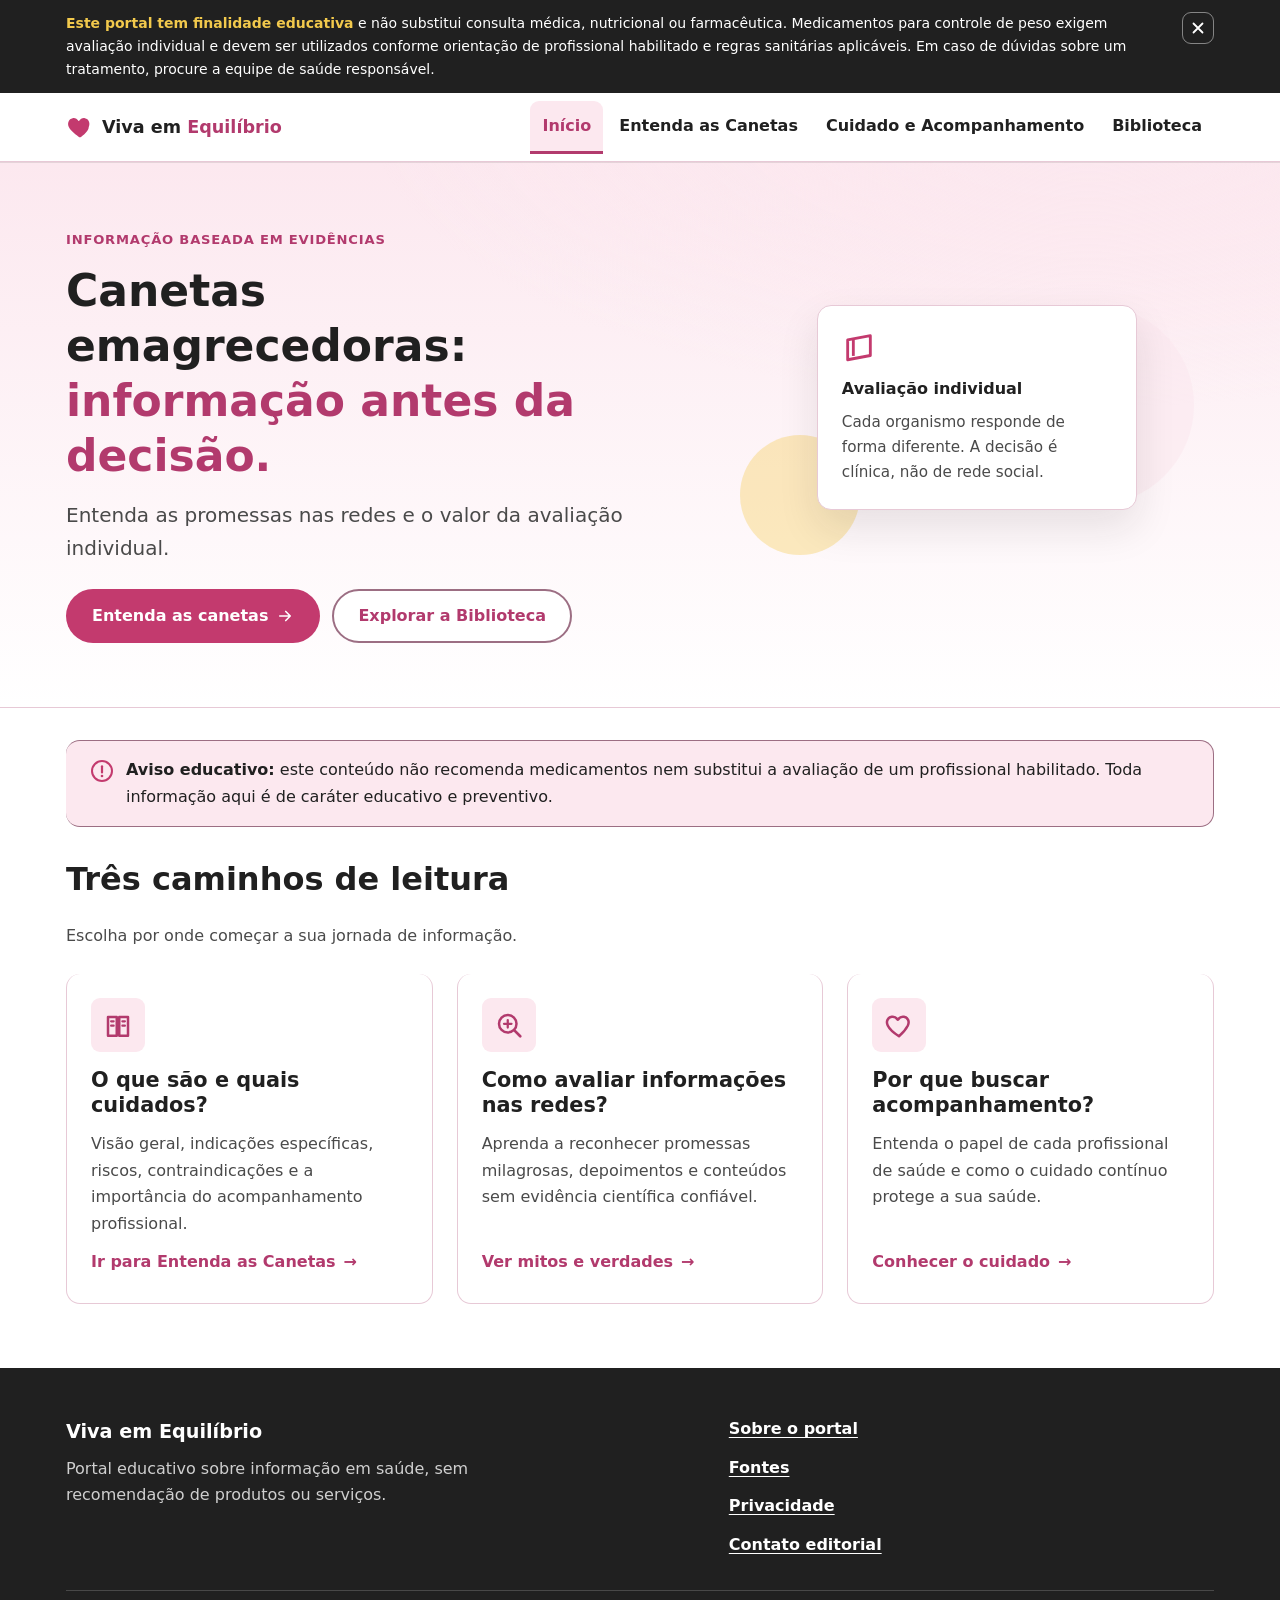
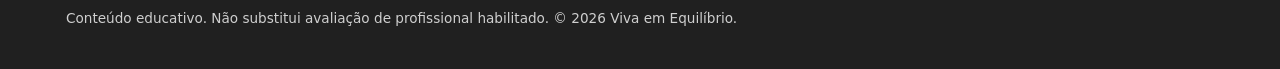
==== commit d6966d76: "feat: melhora contraste, fallback sem-JS, metadados sociais e CSP" ====
--- a/index.html
+++ b/index.html
@@ -6,8 +6,32 @@
   <meta name="description" content="Portal educativo Viva em Equilíbrio: informação baseada em evidências sobre canetas emagrecedoras, riscos, procedência, cuidado multiprofissional e fontes confiáveis." />
   <meta name="theme-color" content="#D94F83" />
   <meta name="color-scheme" content="light" />
+  <meta name="author" content="Viva em Equilíbrio" />
+  <link rel="icon" type="image/svg+xml" href="favicon.svg" />
+
+  <link rel="canonical" href="https://viva-em-equilibrio.netlify.app/" />
+
+  <!-- Compartilhamento em redes sociais -->
+  <meta property="og:type" content="website" />
+  <meta property="og:locale" content="pt_BR" />
+  <meta property="og:site_name" content="Viva em Equilíbrio" />
+  <meta property="og:title" content="Viva em Equilíbrio — Informação antes da decisão" />
+  <meta property="og:description" content="Portal educativo sobre canetas emagrecedoras: entenda as promessas nas redes e o valor da avaliação individual." />
+  <meta property="og:url" content="https://viva-em-equilibrio.netlify.app/" />
+  <meta property="og:image" content="https://viva-em-equilibrio.netlify.app/og-image.png" />
+  <meta property="og:image:type" content="image/png" />
+  <meta property="og:image:width" content="1200" />
+  <meta property="og:image:height" content="630" />
+  <meta property="og:image:alt" content="Viva em Equilíbrio — portal educativo: informação antes da decisão." />
+  <meta name="twitter:card" content="summary_large_image" />
+  <meta name="twitter:title" content="Viva em Equilíbrio — Informação antes da decisão" />
+  <meta name="twitter:description" content="Portal educativo sobre canetas emagrecedoras: entenda as promessas nas redes e o valor da avaliação individual." />
+  <meta name="twitter:image" content="https://viva-em-equilibrio.netlify.app/og-image.png" />
+  <meta name="twitter:image:alt" content="Viva em Equilíbrio — portal educativo: informação antes da decisão." />
+
   <title>Viva em Equilíbrio — Informação antes da decisão</title>
   <link rel="stylesheet" href="styles.css" />
+  <noscript><link rel="stylesheet" href="noscript.css" /></noscript>
 </head>
 <body>
   <a class="pular-link" href="#conteudo">Pular para o conteúdo principal</a>
@@ -854,7 +878,7 @@
   <!-- ============================ DIÁLOGO RODAPÉ ============================ -->
   <dialog class="dialogo" id="dialogo-rodape" aria-labelledby="dialogo-titulo">
     <div class="dialogo__cabecalho">
-      <h2 class="dialogo__titulo" id="dialogo-titulo">Título</h2>
+      <h2 class="dialogo__titulo" id="dialogo-titulo">Informações do portal</h2>
       <button type="button" class="dialogo__fechar" id="dialogo-fechar" aria-label="Fechar diálogo">
         <svg width="20" height="20" viewBox="0 0 24 24" aria-hidden="true" focusable="false">
           <path d="M6 6l12 12M18 6L6 18" fill="none" stroke="currentColor" stroke-width="2.4" stroke-linecap="round" />
--- a/styles.css
+++ b/styles.css
@@ -27,7 +27,7 @@
   /* Neutros de apoio */
   --cor-fundo: #FFF9FB;
   --cor-borda: #E7C9D6;
-  --cor-borda-forte: #C99BB2;
+  --cor-borda-forte: #9C6E83;    /* bordas de controles: contraste >= 3:1 (WCAG 1.4.11) */
   --cor-texto-suave: #4A4A4A;
   --cor-sombra: rgba(32, 32, 32, .10);
   --cor-sombra-forte: rgba(32, 32, 32, .18);
@@ -77,6 +77,7 @@
   background: var(--cor-branco);
   font-size: 1rem;
   overflow-x: hidden; /* garante ausência de rolagem horizontal */
+  overflow-x: clip;   /* clip preserva position: sticky em navegadores modernos */
 }
 
 img, svg, video { max-width: 100%; height: auto; display: block; }
@@ -255,11 +256,14 @@
 /* ------------------------------------------------------------------ */
 .painel { display: block; }
 .painel[hidden] { display: none; }
-.painel:focus { outline: none; }
+.painel:focus:not(:focus-visible) { outline: none; }
+.painel:focus-visible { outline: 3px solid var(--cor-foco); outline-offset: -3px; border-radius: var(--raio); }
 
 .secao-pagina { padding-block: var(--esp-7) var(--esp-8); }
 .secao { margin-bottom: var(--esp-8); }
 .secao:last-child { margin-bottom: var(--esp-6); }
+/* Evita que o cabeçalho fixo cubra os títulos ao navegar por âncoras */
+.secao[id] { scroll-margin-top: calc(var(--altura-topo) + 1.5rem); }
 
 .secao__cabecalho { max-width: 60ch; margin-bottom: var(--esp-5); }
 .secao__titulo { position: relative; padding-bottom: var(--esp-3); }
@@ -901,9 +905,10 @@
     box-shadow: 0 16px 30px var(--cor-sombra);
     max-height: 0;
     overflow: hidden;
-    transition: max-height var(--transicao);
+    visibility: hidden;
+    transition: max-height var(--transicao), visibility var(--transicao);
   }
-  .navegacao.is-aberta { max-height: 420px; }
+  .navegacao.is-aberta { max-height: 420px; visibility: visible; }
   .navegacao__lista { flex-direction: column; align-items: stretch; padding: var(--esp-2); gap: 2px; }
   .aba {
     width: 100%;
@@ -951,3 +956,24 @@
   .cartao, .acordeao__painel { border-color: #666; }
   .acordeao__painel[hidden] { display: block !important; }
 }
+
+/* ------------------------------------------------------------------ */
+/* 20. Página 404                                                      */
+/* ------------------------------------------------------------------ */
+.pagina-erro {
+  min-height: 100vh;
+  display: grid;
+  place-items: center;
+  background: var(--cor-fundo);
+}
+.pagina-erro__interno { text-align: center; max-width: 44ch; }
+.pagina-erro__codigo {
+  font-size: clamp(4rem, 16vw, 8rem);
+  font-weight: 800;
+  line-height: 1;
+  margin: 0 0 var(--esp-3);
+  color: var(--rosa-texto);
+}
+.pagina-erro__titulo { margin-bottom: var(--esp-3); }
+.pagina-erro__texto { color: var(--cor-texto-suave); }
+.pagina-erro__acao { margin: var(--esp-5) 0 0; }
--- a/noscript.css
+++ b/noscript.css
@@ -0,0 +1,13 @@
+/* ==========================================================================
+   Viva em Equilíbrio — noscript.css
+   Carregado apenas por <noscript> (JavaScript desativado).
+   Garante acesso a todo o conteúdo das abas sem depender de script.
+   ========================================================================== */
+
+/* Revela todos os painéis (antes ocultos por [hidden]). */
+.painel[hidden] { display: block; }
+
+/* A navegação por abas depende de JavaScript: sem ele, escondê-la evita
+   controles inativos; o conteúdo é lido em sequência. */
+.navegacao,
+.hamburguer { display: none; }
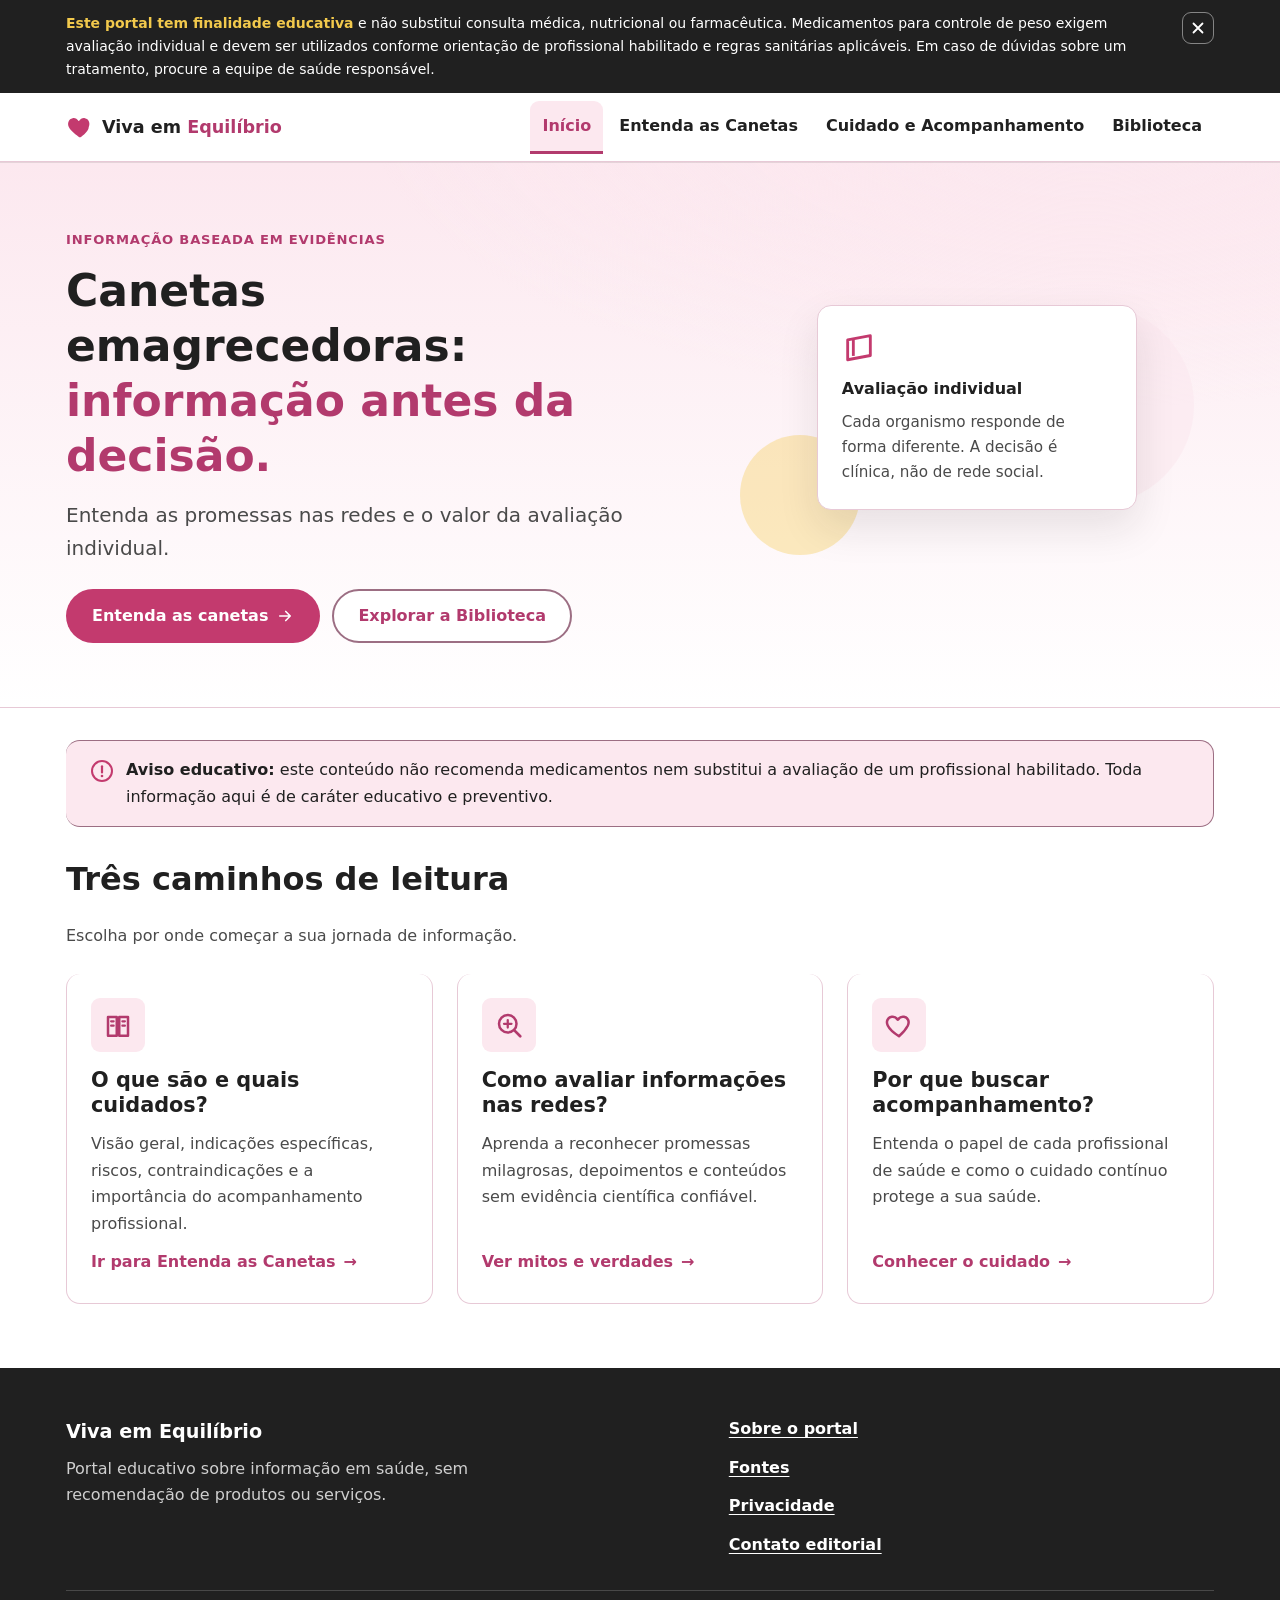
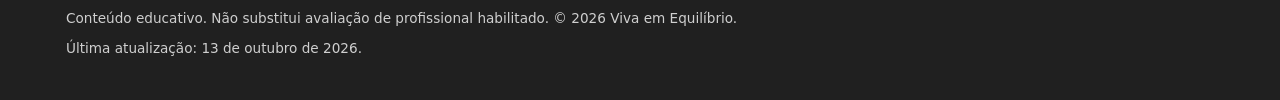
==== commit f91d17f4: "feat: melhorias de usabilidade, conteudo e SEO" ====
--- a/index.html
+++ b/index.html
@@ -235,6 +235,7 @@
           <a href="#canetas-riscos">Riscos e Cuidados</a>
           <a href="#canetas-procedencia">Procedência</a>
           <a href="#canetas-mitos">Mitos e Verdades</a>
+          <a href="#canetas-alertas">Sinais de Alerta</a>
           <a href="#canetas-quiz">Quiz Educativo</a>
         </nav>
 
@@ -465,6 +466,28 @@
           </div>
         </section>
 
+        <!-- Sinais de alerta -->
+        <section class="secao" id="canetas-alertas" aria-labelledby="titulo-alertas">
+          <header class="secao__cabecalho">
+            <h2 class="secao__titulo" id="titulo-alertas">Sinais de alerta nas redes</h2>
+            <p class="secao__descricao">
+              Se uma publicação usa um destes recursos, trate com desconfiança e busque
+              informação em fontes confiáveis antes de qualquer decisão.
+            </p>
+          </header>
+
+          <ul class="lista-alerta">
+            <li>Promessa de resultado rápido, garantido ou “sem esforço”.</li>
+            <li>“Antes e depois” apresentado como única prova.</li>
+            <li>Venda direta por mensagem privada, sem estabelecimento licenciado nem nota fiscal.</li>
+            <li>Senso de urgência: “últimas unidades”, “só hoje”.</li>
+            <li>Produto sem registro sanitário, com lote ilegível ou embalagem violada.</li>
+            <li>Depoimento de influenciador tratado como prova de segurança.</li>
+            <li>Ausência de fonte científica e de identificação de profissional habilitado.</li>
+            <li>Promessa de “fórmula secreta” ou manipulação sem prescrição.</li>
+          </ul>
+        </section>
+
         <!-- Quiz Educativo -->
         <section class="secao secao--quiz" id="canetas-quiz" aria-labelledby="titulo-quiz">
           <header class="secao__cabecalho">
@@ -619,6 +642,26 @@
           </ul>
         </section>
 
+        <!-- Onde buscar ajuda e denunciar -->
+        <section class="secao secao--destaque" aria-labelledby="titulo-denunciar">
+          <header class="secao__cabecalho">
+            <h2 class="secao__titulo" id="titulo-denunciar">Onde buscar ajuda e denunciar</h2>
+            <p class="secao__descricao">
+              Este portal não é canal de atendimento nem de denúncia. Para essas situações,
+              use os canais oficiais.
+            </p>
+          </header>
+
+          <ul class="lista-marcada">
+            <li><strong>Dúvidas de saúde:</strong> procure a equipe de saúde responsável ou uma unidade de saúde.</li>
+            <li><strong>Disque Saúde — 136:</strong> canal oficial de informações do Ministério da Saúde.</li>
+            <li><strong>Anvisa:</strong> alertas sanitários e informação sobre registro de produtos
+              (<a class="link-externo" href="https://www.gov.br/anvisa" target="_blank" rel="noopener noreferrer">gov.br/anvisa<span class="link-externo__icone" aria-hidden="true">↗</span><span class="visualmente-oculto">(abre em nova aba)</span></a>).</li>
+            <li><strong>Conselhos profissionais:</strong> dúvidas sobre a atuação de um profissional podem ser encaminhadas ao conselho da categoria.</li>
+            <li><strong>Defesa do consumidor:</strong> em problemas de compra, registre reclamação no Procon ou na plataforma consumidor.gov.br.</li>
+          </ul>
+        </section>
+
         <!-- Formulário de opinião (estático) -->
         <section class="secao" aria-labelledby="titulo-opiniao">
           <header class="secao__cabecalho">
@@ -632,33 +675,38 @@
           <form class="formulario" id="formulario-opiniao" novalidate>
             <div class="campo">
               <label for="op-tipo">Tipo de mensagem</label>
-              <select id="op-tipo" name="tipo" required>
+              <select id="op-tipo" name="tipo" required aria-describedby="erro-tipo">
                 <option value="" selected disabled>Selecione uma opção</option>
                 <option value="sugestao">Sugestão de conteúdo</option>
                 <option value="duvida">Dúvida sobre navegação</option>
                 <option value="acessibilidade">Relato de acessibilidade</option>
                 <option value="outro">Outro assunto não clínico</option>
               </select>
+              <p class="campo__erro" id="erro-tipo" hidden></p>
             </div>
 
             <div class="campo">
               <label for="op-mensagem">Mensagem <span class="campo__obrigatorio" aria-hidden="true">*</span></label>
               <textarea id="op-mensagem" name="mensagem" rows="5" required
-                aria-describedby="ajuda-mensagem"
+                aria-describedby="ajuda-mensagem erro-mensagem"
                 placeholder="Escreva sua sugestão. Não inclua dados pessoais nem informações de saúde."></textarea>
               <p class="campo__ajuda" id="ajuda-mensagem">
                 Máximo de 500 caracteres. Não compartilhe dados clínicos, exames ou receitas.
+                <span class="campo__contador" id="contador-mensagem">0/500</span>
               </p>
+              <p class="campo__erro" id="erro-mensagem" hidden></p>
             </div>
 
             <div class="campo campo--check">
-              <input type="checkbox" id="op-consentimento" name="consentimento" required />
+              <input type="checkbox" id="op-consentimento" name="consentimento" required
+                aria-describedby="erro-consentimento" />
               <label for="op-consentimento">
                 Entendo que este formulário é estático, educativo e não representa canal de
                 atendimento ou denúncia sanitária.
                 <span class="campo__obrigatorio" aria-hidden="true">*</span>
               </label>
             </div>
+            <p class="campo__erro" id="erro-consentimento" hidden></p>
 
             <button type="submit" class="botao botao--primario">Registrar feedback</button>
 
@@ -871,6 +919,9 @@
       <p class="rodape__legal">
         Conteúdo educativo. Não substitui avaliação de profissional habilitado. ©
         <span id="ano-atual">2026</span> Viva em Equilíbrio.
+        <span class="rodape__atualizacao">
+          Última atualização: <time datetime="2026-10-13">13 de outubro de 2026</time>.
+        </span>
       </p>
     </div>
   </footer>
--- a/styles.css
+++ b/styles.css
@@ -977,3 +977,65 @@
 .pagina-erro__titulo { margin-bottom: var(--esp-3); }
 .pagina-erro__texto { color: var(--cor-texto-suave); }
 .pagina-erro__acao { margin: var(--esp-5) 0 0; }
+
+/* ------------------------------------------------------------------ */
+/* 21. Melhorias de usabilidade (Média)                                */
+/* ------------------------------------------------------------------ */
+.subnav a.is-atual,
+.subnav a[aria-current="true"] {
+  background: var(--rosa-botao-escuro);
+  color: var(--cor-branco);
+  border-color: var(--rosa-botao-escuro);
+}
+
+.campo__ajuda { display: flex; flex-wrap: wrap; gap: var(--esp-2); justify-content: space-between; }
+.campo__contador {
+  font-variant-numeric: tabular-nums;
+  font-weight: 600;
+  color: var(--cor-texto-suave);
+  white-space: nowrap;
+}
+.campo__erro {
+  margin: 0;
+  font-size: .85rem;
+  font-weight: 600;
+  color: var(--cor-alerta);
+}
+.campo__erro::before {
+  content: "⚠ ";
+  font-weight: 800;
+}
+.campo input[aria-invalid="true"],
+.campo select[aria-invalid="true"],
+.campo textarea[aria-invalid="true"] {
+  border-color: var(--cor-alerta);
+}
+
+.lista-alerta {
+  list-style: none;
+  padding: 0;
+  margin: 0;
+  display: grid;
+  gap: var(--esp-3);
+}
+.lista-alerta li {
+  position: relative;
+  padding-left: 2rem;
+  color: var(--cor-texto);
+}
+.lista-alerta li::before {
+  content: "!";
+  position: absolute;
+  left: 0;
+  top: .1em;
+  width: 1.35rem;
+  height: 1.35rem;
+  display: grid;
+  place-items: center;
+  font-weight: 800;
+  color: var(--cor-branco);
+  background: var(--cor-alerta);
+  border-radius: 50%;
+}
+
+.rodape__atualizacao { display: block; margin-top: var(--esp-2); color: #CFCFCF; font-size: .85rem; }
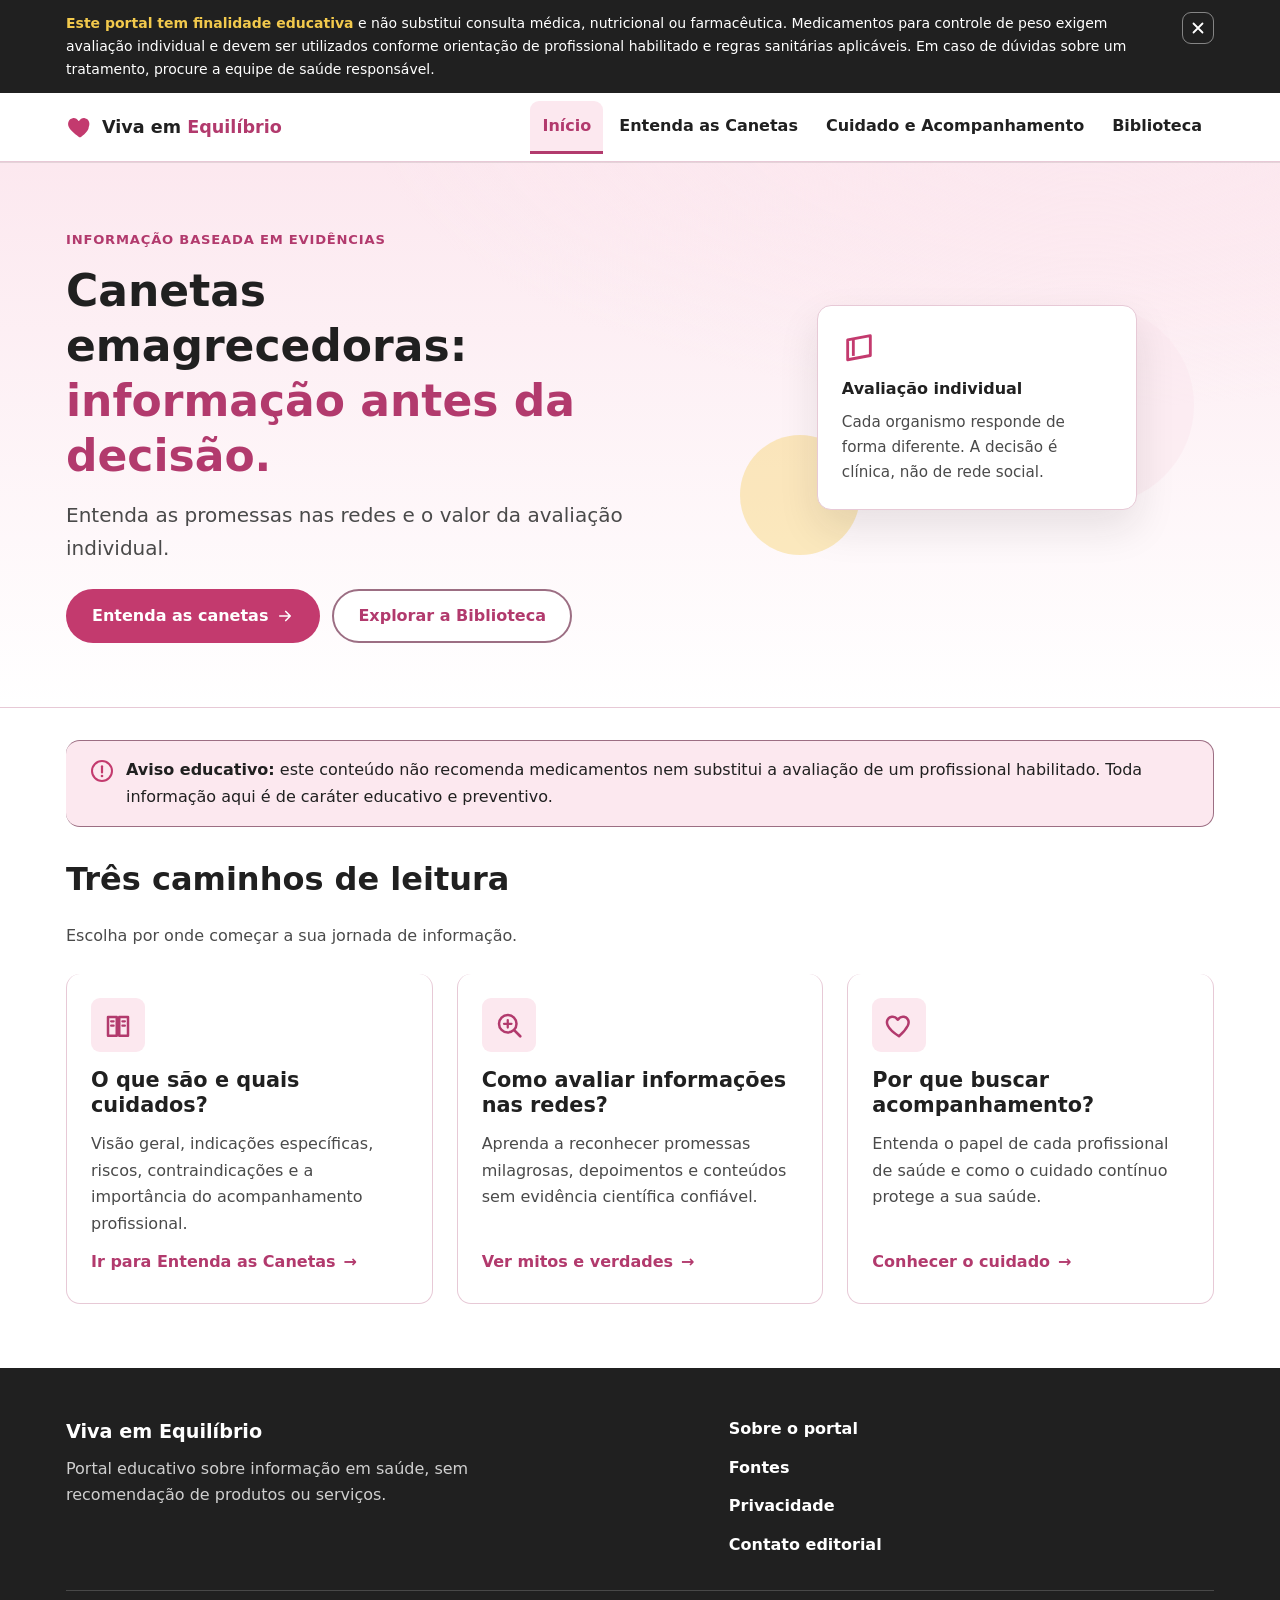
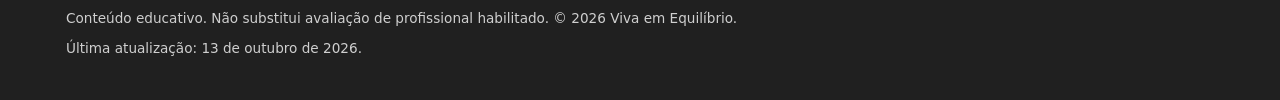
==== commit 9773ca6e: "chore: revisao de docs, headers e acessibilidade - README: corrige 'sem build', ES5/ES6 e Pages->Wor" ====
--- a/index.html
+++ b/index.html
@@ -9,7 +9,7 @@
   <meta name="author" content="Viva em Equilíbrio" />
   <link rel="icon" type="image/svg+xml" href="favicon.svg" />
 
-  <link rel="canonical" href="https://viva-em-equilibrio.netlify.app/" />
+  <link rel="canonical" href="https://viva-em-equilibrio.scoty-mat.workers.dev/" />
 
   <!-- Compartilhamento em redes sociais -->
   <meta property="og:type" content="website" />
@@ -17,8 +17,8 @@
   <meta property="og:site_name" content="Viva em Equilíbrio" />
   <meta property="og:title" content="Viva em Equilíbrio — Informação antes da decisão" />
   <meta property="og:description" content="Portal educativo sobre canetas emagrecedoras: entenda as promessas nas redes e o valor da avaliação individual." />
-  <meta property="og:url" content="https://viva-em-equilibrio.netlify.app/" />
-  <meta property="og:image" content="https://viva-em-equilibrio.netlify.app/og-image.png" />
+  <meta property="og:url" content="https://viva-em-equilibrio.scoty-mat.workers.dev/" />
+  <meta property="og:image" content="https://viva-em-equilibrio.scoty-mat.workers.dev/og-image.png" />
   <meta property="og:image:type" content="image/png" />
   <meta property="og:image:width" content="1200" />
   <meta property="og:image:height" content="630" />
@@ -26,7 +26,7 @@
   <meta name="twitter:card" content="summary_large_image" />
   <meta name="twitter:title" content="Viva em Equilíbrio — Informação antes da decisão" />
   <meta name="twitter:description" content="Portal educativo sobre canetas emagrecedoras: entenda as promessas nas redes e o valor da avaliação individual." />
-  <meta name="twitter:image" content="https://viva-em-equilibrio.netlify.app/og-image.png" />
+  <meta name="twitter:image" content="https://viva-em-equilibrio.scoty-mat.workers.dev/og-image.png" />
   <meta name="twitter:image:alt" content="Viva em Equilíbrio — portal educativo: informação antes da decisão." />
 
   <title>Viva em Equilíbrio — Informação antes da decisão</title>
@@ -907,10 +907,10 @@
 
       <nav class="rodape__nav" aria-label="Links do rodapé">
         <ul class="rodape__lista">
-          <li><a href="#sobre" data-modal="sobre">Sobre o portal</a></li>
-          <li><a href="#fontes-modal" data-modal="fontes">Fontes</a></li>
-          <li><a href="#privacidade" data-modal="privacidade">Privacidade</a></li>
-          <li><a href="#contato" data-modal="contato">Contato editorial</a></li>
+          <li><button type="button" class="rodape__link" data-modal="sobre">Sobre o portal</button></li>
+          <li><button type="button" class="rodape__link" data-modal="fontes">Fontes</button></li>
+          <li><button type="button" class="rodape__link" data-modal="privacidade">Privacidade</button></li>
+          <li><button type="button" class="rodape__link" data-modal="contato">Contato editorial</button></li>
         </ul>
       </nav>
     </div>
--- a/styles.css
+++ b/styles.css
@@ -836,6 +836,17 @@
 .rodape__lista { list-style: none; padding: 0; margin: 0; display: grid; gap: var(--esp-3); }
 .rodape a { color: #FFFFFF; font-weight: 600; }
 .rodape a:hover { color: var(--cor-destaque); }
+.rodape__link {
+  font: inherit;
+  font-weight: 600;
+  color: #FFFFFF;
+  background: none;
+  border: none;
+  padding: 0;
+  cursor: pointer;
+  text-align: left;
+}
+.rodape__link:hover { color: var(--cor-destaque); text-decoration: underline; }
 .rodape__legal {
   margin-top: var(--esp-6);
   padding-top: var(--esp-4);
@@ -982,7 +993,7 @@
 /* 21. Melhorias de usabilidade (Média)                                */
 /* ------------------------------------------------------------------ */
 .subnav a.is-atual,
-.subnav a[aria-current="true"] {
+.subnav a[aria-current="location"] {
   background: var(--rosa-botao-escuro);
   color: var(--cor-branco);
   border-color: var(--rosa-botao-escuro);
